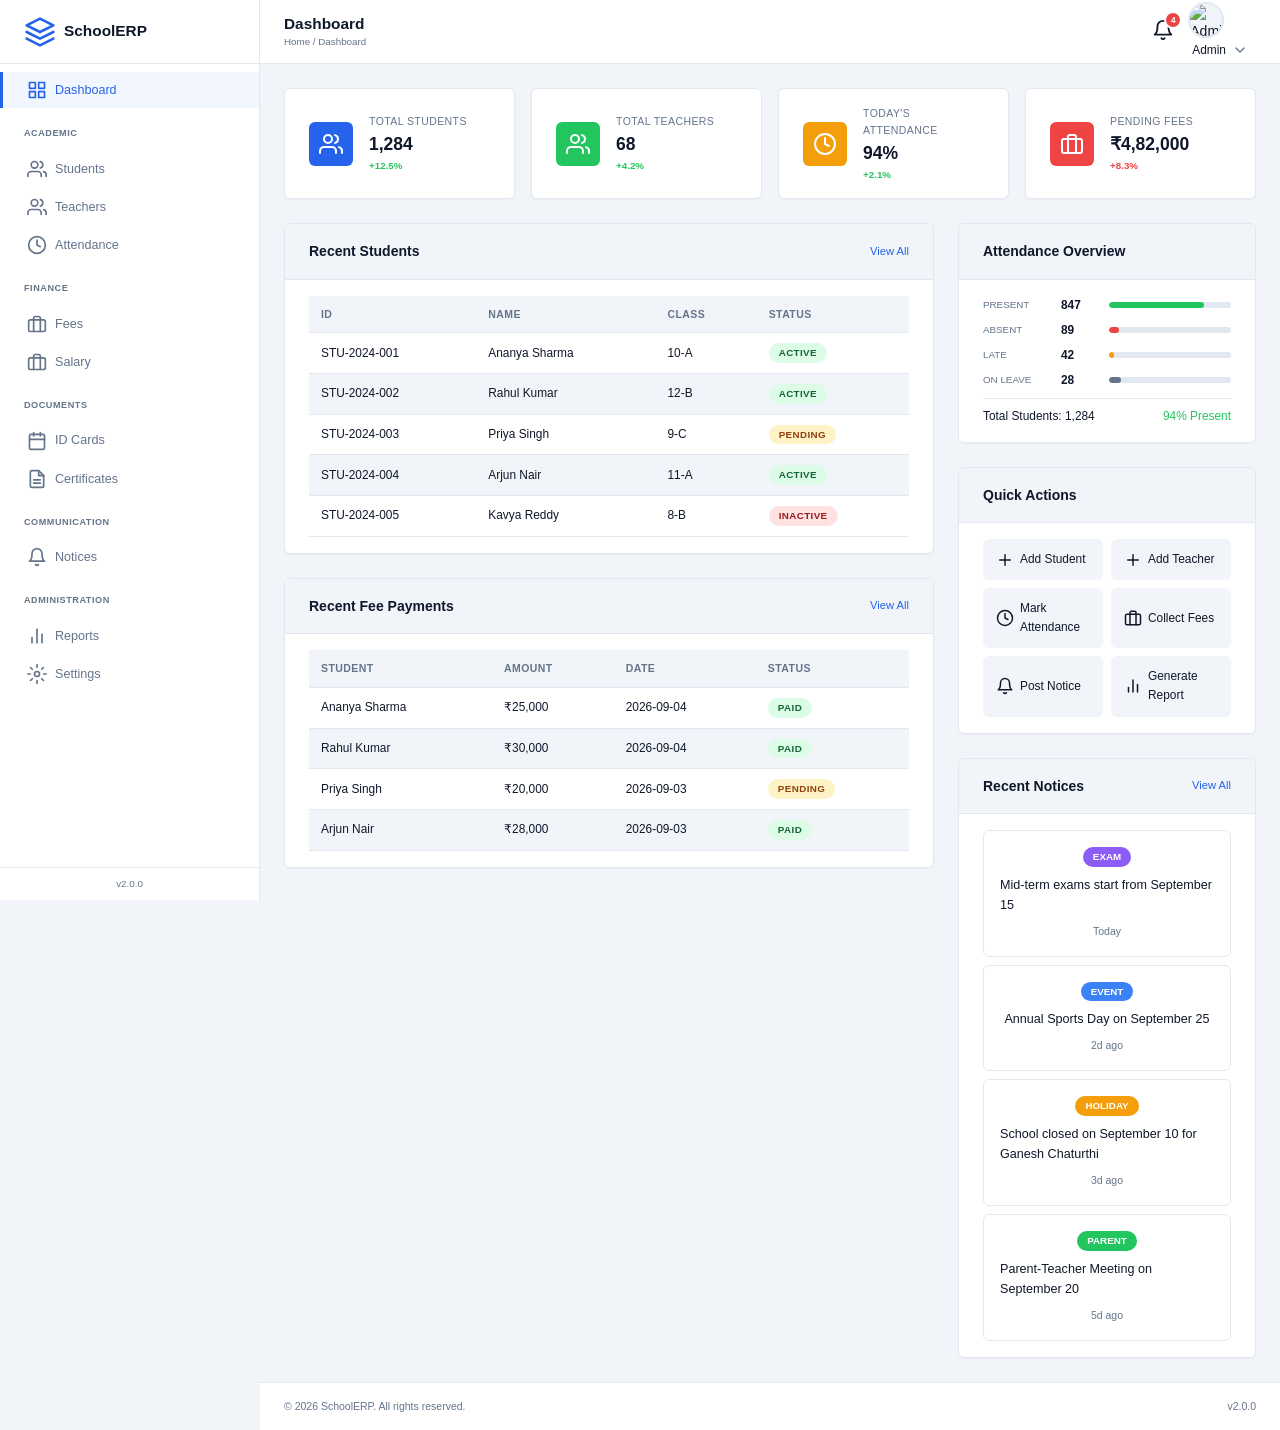
==== dashboard.html @ 0fd0e509 "Add dashboard.html with initial layout and content" ====
<!DOCTYPE html>
<html lang="en">
<head>
    <meta charset="UTF-8" />
    <meta name="viewport" content="width=device-width, initial-scale=1.0" />
    <title>SchoolERP · Dashboard</title>

    <!-- CSS -->
    <link rel="stylesheet" href="css/root.css" />
    <link rel="stylesheet" href="css/style.css" />
    <link rel="stylesheet" href="css/header.css" />
    <link rel="stylesheet" href="css/sidebar.css" />
    <link rel="stylesheet" href="css/footer.css" />
    <link rel="stylesheet" href="css/components.css" />
    <link rel="stylesheet" href="css/responsive.css" />

    <link rel="icon" href="assets/icons/favicon.svg" type="image/svg+xml" />
</head>
<body>

    <!-- ===== SIDEBAR OVERLAY ===== -->
    <div class="sidebar-overlay" id="sidebarOverlay"></div>

    <!-- ===== SIDEBAR ===== -->
    <aside class="sidebar" id="sidebar" role="navigation" aria-label="Main navigation">
        <div class="sidebar-brand">
            <svg class="sidebar-logo" viewBox="0 0 24 24" fill="none" stroke="currentColor" stroke-width="2" stroke-linecap="round" stroke-linejoin="round">
                <path d="M12 2L2 7l10 5 10-5-10-5z" />
                <path d="M2 17l10 5 10-5" />
                <path d="M2 12l10 5 10-5" />
            </svg>
            <span class="sidebar-brand-text">SchoolERP</span>
        </div>

        <nav class="sidebar-nav">
            <ul class="sidebar-menu">
                <li class="sidebar-item active"><a href="dashboard.html" class="sidebar-link">
                        <svg class="sidebar-icon" viewBox="0 0 24 24" fill="none" stroke="currentColor" stroke-width="2" stroke-linecap="round" stroke-linejoin="round"><rect x="3" y="3" width="7" height="7" /><rect x="14" y="3" width="7" height="7" /><rect x="3" y="14" width="7" height="7" /><rect x="14" y="14" width="7" height="7" /></svg>
                        <span>Dashboard</span>
                    </a></li>

                <li class="sidebar-divider">Academic</li>

                <li class="sidebar-item"><a href="students.html" class="sidebar-link">
                        <svg class="sidebar-icon" viewBox="0 0 24 24" fill="none" stroke="currentColor" stroke-width="2" stroke-linecap="round" stroke-linejoin="round"><path d="M17 21v-2a4 4 0 0 0-4-4H5a4 4 0 0 0-4 4v2" /><circle cx="9" cy="7" r="4" /><path d="M23 21v-2a4 4 0 0 0-3-3.87" /><path d="M16 3.13a4 4 0 0 1 0 7.75" /></svg>
                        <span>Students</span>
                    </a></li>
                <li class="sidebar-item"><a href="teachers.html" class="sidebar-link">
                        <svg class="sidebar-icon" viewBox="0 0 24 24" fill="none" stroke="currentColor" stroke-width="2" stroke-linecap="round" stroke-linejoin="round"><path d="M17 21v-2a4 4 0 0 0-4-4H5a4 4 0 0 0-4 4v2" /><circle cx="9" cy="7" r="4" /><path d="M23 21v-2a4 4 0 0 0-3-3.87" /><path d="M16 3.13a4 4 0 0 1 0 7.75" /></svg>
                        <span>Teachers</span>
                    </a></li>
                <li class="sidebar-item"><a href="attendance.html" class="sidebar-link">
                        <svg class="sidebar-icon" viewBox="0 0 24 24" fill="none" stroke="currentColor" stroke-width="2" stroke-linecap="round" stroke-linejoin="round"><circle cx="12" cy="12" r="10" /><polyline points="12 6 12 12 16 14" /></svg>
                        <span>Attendance</span>
                    </a></li>

                <li class="sidebar-divider">Finance</li>

                <li class="sidebar-item"><a href="fees.html" class="sidebar-link">
                        <svg class="sidebar-icon" viewBox="0 0 24 24" fill="none" stroke="currentColor" stroke-width="2" stroke-linecap="round" stroke-linejoin="round"><rect x="2" y="7" width="20" height="14" rx="2" ry="2" /><path d="M16 21V5a2 2 0 0 0-2-2h-4a2 2 0 0 0-2 2v16" /></svg>
                        <span>Fees</span>
                    </a></li>
                <li class="sidebar-item"><a href="salary.html" class="sidebar-link">
                        <svg class="sidebar-icon" viewBox="0 0 24 24" fill="none" stroke="currentColor" stroke-width="2" stroke-linecap="round" stroke-linejoin="round"><rect x="2" y="7" width="20" height="14" rx="2" ry="2" /><path d="M16 21V5a2 2 0 0 0-2-2h-4a2 2 0 0 0-2 2v16" /></svg>
                        <span>Salary</span>
                    </a></li>

                <li class="sidebar-divider">Documents</li>

                <li class="sidebar-item"><a href="id-cards.html" class="sidebar-link">
                        <svg class="sidebar-icon" viewBox="0 0 24 24" fill="none" stroke="currentColor" stroke-width="2" stroke-linecap="round" stroke-linejoin="round"><rect x="3" y="4" width="18" height="18" rx="2" ry="2" /><line x1="16" y1="2" x2="16" y2="6" /><line x1="8" y1="2" x2="8" y2="6" /><line x1="3" y1="10" x2="21" y2="10" /></svg>
                        <span>ID Cards</span>
                    </a></li>
                <li class="sidebar-item"><a href="certificates.html" class="sidebar-link">
                        <svg class="sidebar-icon" viewBox="0 0 24 24" fill="none" stroke="currentColor" stroke-width="2" stroke-linecap="round" stroke-linejoin="round"><path d="M14 2H6a2 2 0 0 0-2 2v16a2 2 0 0 0 2 2h12a2 2 0 0 0 2-2V8z" /><polyline points="14 2 14 8 20 8" /><line x1="16" y1="13" x2="8" y2="13" /><line x1="16" y1="17" x2="8" y2="17" /></svg>
                        <span>Certificates</span>
                    </a></li>

                <li class="sidebar-divider">Communication</li>

                <li class="sidebar-item"><a href="notices.html" class="sidebar-link">
                        <svg class="sidebar-icon" viewBox="0 0 24 24" fill="none" stroke="currentColor" stroke-width="2" stroke-linecap="round" stroke-linejoin="round"><path d="M18 8A6 6 0 0 0 6 8c0 7-3 9-3 9h18s-3-2-3-9" /><path d="M13.73 21a2 2 0 0 1-3.46 0" /></svg>
                        <span>Notices</span>
                    </a></li>

                <li class="sidebar-divider">Administration</li>

                <li class="sidebar-item"><a href="reports.html" class="sidebar-link">
                        <svg class="sidebar-icon" viewBox="0 0 24 24" fill="none" stroke="currentColor" stroke-width="2" stroke-linecap="round" stroke-linejoin="round"><line x1="18" y1="20" x2="18" y2="10" /><line x1="12" y1="20" x2="12" y2="4" /><line x1="6" y1="20" x2="6" y2="14" /></svg>
                        <span>Reports</span>
                    </a></li>
                <li class="sidebar-item"><a href="settings.html" class="sidebar-link">
                        <svg class="sidebar-icon" viewBox="0 0 24 24" fill="none" stroke="currentColor" stroke-width="2" stroke-linecap="round" stroke-linejoin="round"><circle cx="12" cy="12" r="3" /><path d="M12 1v3" /><path d="M12 20v3" /><path d="M4.22 4.22l2.12 2.12" /><path d="M17.66 17.66l2.12 2.12" /><path d="M1 12h3" /><path d="M20 12h3" /><path d="M4.22 19.78l2.12-2.12" /><path d="M17.66 6.34l2.12-2.12" /></svg>
                        <span>Settings</span>
                    </a></li>
            </ul>
        </nav>

        <div class="sidebar-footer">
            <span class="sidebar-version">v2.0.0</span>
        </div>
    </aside>

    <!-- ===== MAIN WRAPPER ===== -->
    <div class="main-wrapper">

        <!-- ===== HEADER ===== -->
        <header class="header" role="banner">
            <div class="header-left">
                <button class="header-hamburger" id="hamburgerBtn" aria-label="Toggle sidebar" type="button">
                    <svg viewBox="0 0 24 24" fill="none" stroke="currentColor" stroke-width="2" stroke-linecap="round" stroke-linejoin="round"><line x1="3" y1="6" x2="21" y2="6" /><line x1="3" y1="12" x2="21" y2="12" /><line x1="3" y1="18" x2="21" y2="18" /></svg>
                </button>
                <div class="header-title">
                    <h1>Dashboard</h1>
                    <span class="header-breadcrumb">Home / Dashboard</span>
                </div>
            </div>

            <div class="header-right">
                <button class="header-notification" aria-label="Notifications" type="button">
                    <svg viewBox="0 0 24 24" fill="none" stroke="currentColor" stroke-width="2" stroke-linecap="round" stroke-linejoin="round"><path d="M18 8A6 6 0 0 0 6 8c0 7-3 9-3 9h18s-3-2-3-9" /><path d="M13.73 21a2 2 0 0 1-3.46 0" /></svg>
                    <span class="notification-badge">4</span>
                </button>

                <div class="header-profile">
                    <img src="assets/images/avatar-admin.svg" alt="Admin profile" class="profile-avatar" />
                    <div class="profile-dropdown" id="profileDropdown">
                        <button class="profile-toggle" id="profileToggle" aria-label="User menu" type="button">
                            <span class="profile-name">Admin</span>
                            <svg class="profile-chevron" viewBox="0 0 24 24" fill="none" stroke="currentColor" stroke-width="2" stroke-linecap="round" stroke-linejoin="round"><polyline points="6 9 12 15 18 9" /></svg>
                        </button>
                        <div class="dropdown-menu" id="dropdownMenu">
                            <a href="settings.html" class="dropdown-item">
                                <svg viewBox="0 0 24 24" fill="none" stroke="currentColor" stroke-width="2" stroke-linecap="round" stroke-linejoin="round"><circle cx="12" cy="12" r="3" /><path d="M12 1v3" /><path d="M12 20v3" /><path d="M4.22 4.22l2.12 2.12" /><path d="M17.66 17.66l2.12 2.12" /><path d="M1 12h3" /><path d="M20 12h3" /><path d="M4.22 19.78l2.12-2.12" /><path d="M17.66 6.34l2.12-2.12" /></svg>
                                Settings
                            </a>
                            <hr class="dropdown-divider" />
                            <button class="dropdown-item" id="logoutBtn" type="button">
                                <svg viewBox="0 0 24 24" fill="none" stroke="currentColor" stroke-width="2" stroke-linecap="round" stroke-linejoin="round"><path d="M9 21H5a2 2 0 0 1-2-2V5a2 2 0 0 1 2-2h4" /><polyline points="16 17 21 12 16 7" /><line x1="21" y1="12" x2="9" y2="12" /></svg>
                                Logout
                            </button>
                        </div>
                    </div>
                </div>
            </div>
        </header>

        <!-- ===== PAGE CONTENT ===== -->
        <main class="page-content" role="main">

            <!-- Dashboard Grid -->
            <section class="dashboard-grid">

                <!-- Summary Cards -->
                <div class="summary-cards">
                    <div class="summary-card">
                        <div class="summary-icon blue">
                            <svg viewBox="0 0 24 24" fill="none" stroke="currentColor" stroke-width="2" stroke-linecap="round" stroke-linejoin="round"><path d="M17 21v-2a4 4 0 0 0-4-4H5a4 4 0 0 0-4 4v2" /><circle cx="9" cy="7" r="4" /><path d="M23 21v-2a4 4 0 0 0-3-3.87" /><path d="M16 3.13a4 4 0 0 1 0 7.75" /></svg>
                        </div>
                        <div class="summary-info">
                            <span class="summary-label">Total Students</span>
                            <span class="summary-value">1,284</span>
                            <span class="summary-change positive">+12.5%</span>
                        </div>
                    </div>

                    <div class="summary-card">
                        <div class="summary-icon green">
                            <svg viewBox="0 0 24 24" fill="none" stroke="currentColor" stroke-width="2" stroke-linecap="round" stroke-linejoin="round"><path d="M17 21v-2a4 4 0 0 0-4-4H5a4 4 0 0 0-4 4v2" /><circle cx="9" cy="7" r="4" /><path d="M23 21v-2a4 4 0 0 0-3-3.87" /><path d="M16 3.13a4 4 0 0 1 0 7.75" /></svg>
                        </div>
                        <div class="summary-info">
                            <span class="summary-label">Total Teachers</span>
                            <span class="summary-value">68</span>
                            <span class="summary-change positive">+4.2%</span>
                        </div>
                    </div>

                    <div class="summary-card">
                        <div class="summary-icon orange">
                            <svg viewBox="0 0 24 24" fill="none" stroke="currentColor" stroke-width="2" stroke-linecap="round" stroke-linejoin="round"><circle cx="12" cy="12" r="10" /><polyline points="12 6 12 12 16 14" /></svg>
                        </div>
                        <div class="summary-info">
                            <span class="summary-label">Today's Attendance</span>
                            <span class="summary-value">94%</span>
                            <span class="summary-change positive">+2.1%</span>
                        </div>
                    </div>

                    <div class="summary-card">
                        <div class="summary-icon red">
                            <svg viewBox="0 0 24 24" fill="none" stroke="currentColor" stroke-width="2" stroke-linecap="round" stroke-linejoin="round"><rect x="2" y="7" width="20" height="14" rx="2" ry="2" /><path d="M16 21V5a2 2 0 0 0-2-2h-4a2 2 0 0 0-2 2v16" /></svg>
                        </div>
                        <div class="summary-info">
                            <span class="summary-label">Pending Fees</span>
                            <span class="summary-value">₹4,82,000</span>
                            <span class="summary-change negative">+8.3%</span>
                        </div>
                    </div>
                </div>

                <!-- Dashboard Two-Column Layout -->
                <div class="dashboard-two-col">

                    <!-- Left Column -->
                    <div class="dash-col-left">

                        <!-- Recent Students -->
                        <div class="card">
                            <div class="card-header">
                                <h3 class="card-title">Recent Students</h3>
                                <a href="students.html" class="card-action">View All</a>
                            </div>
                            <div class="card-body">
                                <div class="table-wrapper">
                                    <table class="table table-striped">
                                        <thead>
                                            <tr><th>ID</th><th>Name</th><th>Class</th><th>Status</th></tr>
                                        </thead>
                                        <tbody>
                                            <tr><td>STU-2024-001</td><td>Ananya Sharma</td><td>10-A</td><td><span class="badge success">Active</span></td></tr>
                                            <tr><td>STU-2024-002</td><td>Rahul Kumar</td><td>12-B</td><td><span class="badge success">Active</span></td></tr>
                                            <tr><td>STU-2024-003</td><td>Priya Singh</td><td>9-C</td><td><span class="badge warning">Pending</span></td></tr>
                                            <tr><td>STU-2024-004</td><td>Arjun Nair</td><td>11-A</td><td><span class="badge success">Active</span></td></tr>
                                            <tr><td>STU-2024-005</td><td>Kavya Reddy</td><td>8-B</td><td><span class="badge danger">Inactive</span></td></tr>
                                        </tbody>
                                    </table>
                                </div>
                            </div>
                        </div>

                        <!-- Recent Fee Payments -->
                        <div class="card">
                            <div class="card-header">
                                <h3 class="card-title">Recent Fee Payments</h3>
                                <a href="fees.html" class="card-action">View All</a>
                            </div>
                            <div class="card-body">
                                <div class="table-wrapper">
                                    <table class="table table-striped">
                                        <thead>
                                            <tr><th>Student</th><th>Amount</th><th>Date</th><th>Status</th></tr>
                                        </thead>
                                        <tbody>
                                            <tr><td>Ananya Sharma</td><td>₹25,000</td><td>2026-09-04</td><td><span class="badge success">Paid</span></td></tr>
                                            <tr><td>Rahul Kumar</td><td>₹30,000</td><td>2026-09-04</td><td><span class="badge success">Paid</span></td></tr>
                                            <tr><td>Priya Singh</td><td>₹20,000</td><td>2026-09-03</td><td><span class="badge warning">Pending</span></td></tr>
                                            <tr><td>Arjun Nair</td><td>₹28,000</td><td>2026-09-03</td><td><span class="badge success">Paid</span></td></tr>
                                        </tbody>
                                    </table>
                                </div>
                            </div>
                        </div>
                    </div>

                    <!-- Right Column -->
                    <div class="dash-col-right">

                        <!-- Attendance Overview -->
                        <div class="card">
                            <div class="card-header">
                                <h3 class="card-title">Attendance Overview</h3>
                            </div>
                            <div class="card-body">
                                <div class="attendance-stats">
                                    <div class="attendance-stat"><span class="stat-label">Present</span><span class="stat-value">847</span><span class="stat-bar"><span class="bar-fill" style="width:78%;background:#22c55e;"></span></span></div>
                                    <div class="attendance-stat"><span class="stat-label">Absent</span><span class="stat-value">89</span><span class="stat-bar"><span class="bar-fill" style="width:8%;background:#ef4444;"></span></span></div>
                                    <div class="attendance-stat"><span class="stat-label">Late</span><span class="stat-value">42</span><span class="stat-bar"><span class="bar-fill" style="width:4%;background:#f59e0b;"></span></span></div>
                                    <div class="attendance-stat"><span class="stat-label">On Leave</span><span class="stat-value">28</span><span class="stat-bar"><span class="bar-fill" style="width:10%;background:#64748b;"></span></span></div>
                                </div>
                                <div class="attendance-total">
                                    <span>Total Students: 1,284</span>
                                    <span class="attendance-percent">94% Present</span>
                                </div>
                            </div>
                        </div>

                        <!-- Quick Actions -->
                        <div class="card">
                            <div class="card-header">
                                <h3 class="card-title">Quick Actions</h3>
                            </div>
                            <div class="card-body">
                                <div class="quick-actions">
                                    <a href="students.html" class="quick-action"><svg viewBox="0 0 24 24" fill="none" stroke="currentColor" stroke-width="2" stroke-linecap="round" stroke-linejoin="round"><path d="M12 5v14" /><line x1="5" y1="12" x2="19" y2="12" /></svg> Add Student</a>
                                    <a href="teachers.html" class="quick-action"><svg viewBox="0 0 24 24" fill="none" stroke="currentColor" stroke-width="2" stroke-linecap="round" stroke-linejoin="round"><path d="M12 5v14" /><line x1="5" y1="12" x2="19" y2="12" /></svg> Add Teacher</a>
                                    <a href="attendance.html" class="quick-action"><svg viewBox="0 0 24 24" fill="none" stroke="currentColor" stroke-width="2" stroke-linecap="round" stroke-linejoin="round"><circle cx="12" cy="12" r="10" /><polyline points="12 6 12 12 16 14" /></svg> Mark Attendance</a>
                                    <a href="fees.html" class="quick-action"><svg viewBox="0 0 24 24" fill="none" stroke="currentColor" stroke-width="2" stroke-linecap="round" stroke-linejoin="round"><rect x="2" y="7" width="20" height="14" rx="2" ry="2" /><path d="M16 21V5a2 2 0 0 0-2-2h-4a2 2 0 0 0-2 2v16" /></svg> Collect Fees</a>
                                    <a href="notices.html" class="quick-action"><svg viewBox="0 0 24 24" fill="none" stroke="currentColor" stroke-width="2" stroke-linecap="round" stroke-linejoin="round"><path d="M18 8A6 6 0 0 0 6 8c0 7-3 9-3 9h18s-3-2-3-9" /><path d="M13.73 21a2 2 0 0 1-3.46 0" /></svg> Post Notice</a>
                                    <a href="reports.html" class="quick-action"><svg viewBox="0 0 24 24" fill="none" stroke="currentColor" stroke-width="2" stroke-linecap="round" stroke-linejoin="round"><line x1="18" y1="20" x2="18" y2="10" /><line x1="12" y1="20" x2="12" y2="4" /><line x1="6" y1="20" x2="6" y2="14" /></svg> Generate Report</a>
                                </div>
                            </div>
                        </div>

                        <!-- Recent Notices -->
                        <div class="card">
                            <div class="card-header">
                                <h3 class="card-title">Recent Notices</h3>
                                <a href="notices.html" class="card-action">View All</a>
                            </div>
                            <div class="card-body">
                                <ul class="notice-list">
                                    <li class="notice-item"><span class="notice-badge exam">Exam</span><span class="notice-text">Mid-term exams start from September 15</span><span class="notice-date">Today</span></li>
                                    <li class="notice-item"><span class="notice-badge event">Event</span><span class="notice-text">Annual Sports Day on September 25</span><span class="notice-date">2d ago</span></li>
                                    <li class="notice-item"><span class="notice-badge holiday">Holiday</span><span class="notice-text">School closed on September 10 for Ganesh Chaturthi</span><span class="notice-date">3d ago</span></li>
                                    <li class="notice-item"><span class="notice-badge parent">Parent</span><span class="notice-text">Parent-Teacher Meeting on September 20</span><span class="notice-date">5d ago</span></li>
                                </ul>
                            </div>
                        </div>
                    </div>
                </div>
            </section>

        </main>

        <!-- ===== FOOTER ===== -->
        <footer class="footer" role="contentinfo">
            <span>&copy; 2026 SchoolERP. All rights reserved.</span>
            <span>v2.0.0</span>
        </footer>

    </div>

    <!-- ===== JAVASCRIPT ===== -->
    <script src="js/navigation.js"></script>
    <script src="js/sidebar.js"></script>
    <script src="js/components.js"></script>
    <script src="js/script.js"></script>

</body>
</html>
---- css/root.css ----
/* ============================================================
   css/root.css — Global variables & foundational styles
   ============================================================ */
:root {
  /* ----- Colors ----- */
  --primary-color: #2563eb;
  --secondary-color: #64748b;
  --background-color: #f1f5f9;
  --surface-color: #ffffff;
  --text-color: #0f172a;
  --muted-text: #64748b;
  --border-color: #e2e8f0;
  --success-color: #22c55e;
  --danger-color: #ef4444;
  --warning-color: #f59e0b;
  --info-color: #3b82f6;

  /* ----- Radius ----- */
  --radius: 6px;

  /* ----- Typography ----- */
  --font-family: -apple-system, BlinkMacSystemFont, "Segoe UI", Roboto, "Helvetica Neue", Arial, sans-serif;
  --font-size-base: 14px;
  --line-height-base: 1.6;

  /* ----- Spacing ----- */
  --spacing-xs: 4px;
  --spacing-sm: 8px;
  --spacing-md: 16px;
  --spacing-lg: 24px;
  --spacing-xl: 32px;

  /* ----- Transitions ----- */
  --transition-fast: 0.15s ease;
  --transition-normal: 0.25s ease;
  --transition-slow: 0.4s ease;

  /* ----- Shadows ----- */
  --shadow-sm: 0 1px 2px rgba(0, 0, 0, 0.04);
  --shadow-md: 0 4px 12px rgba(0, 0, 0, 0.06);
  --shadow-lg: 0 8px 24px rgba(0, 0, 0, 0.08);

  /* ----- Layout ----- */
  --sidebar-width: 260px;
  --header-height: 64px;
  --footer-height: 48px;
}

/* ----- Reset & Base ----- */
*,
*::before,
*::after {
  box-sizing: border-box;
  margin: 0;
  padding: 0;
}

html,
body {
  max-width: 100%;
  overflow-x: hidden;
  font-family: var(--font-family);
  font-size: var(--font-size-base);
  line-height: var(--line-height-base);
  color: var(--text-color);
  background: var(--background-color);
  -webkit-font-smoothing: antialiased;
  -moz-osx-font-smoothing: grayscale;
}

a {
  color: var(--primary-color);
  text-decoration: none;
}
a:hover {
  text-decoration: underline;
}

img {
  max-width: 100%;
  height: auto;
  display: block;
}

ul,
ol {
  list-style: none;
}

button {
  cursor: pointer;
  font-family: inherit;
  font-size: inherit;
  border: none;
  background: none;
  color: inherit;
}

input,
select,
textarea,
button {
  max-width: 100%;
  font-family: inherit;
  font-size: inherit;
}

/* ----- Utility ----- */
.visually-hidden {
  position: absolute !important;
  width: 1px !important;
  height: 1px !important;
  padding: 0 !important;
  margin: -1px !important;
  overflow: hidden !important;
  clip: rect(0, 0, 0, 0) !important;
  border: 0 !important;
}

.text-center {
  text-align: center;
}
.text-muted {
  color: var(--muted-text);
}
---- css/style.css ----
/* ============================================================
   css/style.css — Global page & layout styles
   ============================================================ */

/* ----- Main wrapper (pushes sidebar) ----- */
.main-wrapper {
  margin-left: var(--sidebar-width);
  min-height: 100vh;
  display: flex;
  flex-direction: column;
  transition: margin-left var(--transition-normal);
}

/* ----- Page content ----- */
.page-content {
  flex: 1;
  padding: var(--spacing-lg);
  max-width: 100%;
  overflow-x: hidden;
}

/* ----- Page toolbar ----- */
.page-toolbar {
  display: flex;
  flex-wrap: wrap;
  align-items: center;
  justify-content: space-between;
  gap: var(--spacing-md);
  margin-bottom: var(--spacing-lg);
}

.toolbar-left {
  display: flex;
  flex-direction: column;
  gap: 2px;
}
.toolbar-left .page-title {
  font-size: 1.4rem;
  font-weight: 700;
  letter-spacing: -0.02em;
  color: var(--text-color);
}
.toolbar-left .page-subtitle {
  font-size: 0.9rem;
  color: var(--muted-text);
}

.toolbar-right {
  display: flex;
  flex-wrap: wrap;
  gap: var(--spacing-sm);
}

/* ----- Filter bar ----- */
.filter-bar {
  display: flex;
  flex-wrap: wrap;
  align-items: center;
  gap: var(--spacing-md);
  margin-bottom: var(--spacing-lg);
  padding: var(--spacing-md);
  background: var(--surface-color);
  border-radius: var(--radius);
  border: 1px solid var(--border-color);
}

.filter-group {
  display: flex;
  flex-wrap: wrap;
  align-items: center;
  gap: var(--spacing-sm);
  flex: 1;
}

.filter-item {
  position: relative;
  flex: 1 0 160px;
  min-width: 140px;
}

.filter-input,
.filter-select {
  width: 100%;
  padding: 8px 12px 8px 36px;
  border: 1px solid var(--border-color);
  border-radius: var(--radius);
  background: var(--surface-color);
  color: var(--text-color);
  font-size: 0.9rem;
  transition: border-color var(--transition-fast);
  appearance: none;
}
.filter-input:focus,
.filter-select:focus {
  outline: none;
  border-color: var(--primary-color);
  box-shadow: 0 0 0 3px rgba(37, 99, 235, 0.12);
}

.filter-icon {
  position: absolute;
  left: 10px;
  top: 50%;
  transform: translateY(-50%);
  width: 18px;
  height: 18px;
  color: var(--muted-text);
  pointer-events: none;
}

/* ----- Dashboard grid ----- */
.dashboard-grid {
  display: flex;
  flex-direction: column;
  gap: var(--spacing-lg);
}

.summary-cards {
  display: grid;
  grid-template-columns: repeat(auto-fit, minmax(180px, 1fr));
  gap: var(--spacing-md);
}
.summary-cards.compact {
  grid-template-columns: repeat(auto-fit, minmax(140px, 1fr));
}

.summary-card {
  display: flex;
  align-items: center;
  gap: var(--spacing-md);
  padding: var(--spacing-md) var(--spacing-lg);
  background: var(--surface-color);
  border-radius: var(--radius);
  border: 1px solid var(--border-color);
  box-shadow: var(--shadow-sm);
}
.summary-card.mini {
  padding: var(--spacing-sm) var(--spacing-md);
}

.summary-icon {
  display: flex;
  align-items: center;
  justify-content: center;
  width: 44px;
  height: 44px;
  border-radius: var(--radius);
  flex-shrink: 0;
}
.summary-icon svg {
  width: 24px;
  height: 24px;
  stroke: #fff;
}
.summary-icon.blue {
  background: var(--primary-color);
}
.summary-icon.green {
  background: var(--success-color);
}
.summary-icon.orange {
  background: var(--warning-color);
}
.summary-icon.red {
  background: var(--danger-color);
}
.summary-icon.purple {
  background: #8b5cf6;
}

.summary-info {
  display: flex;
  flex-direction: column;
  min-width: 0;
}
.summary-label {
  font-size: 0.75rem;
  text-transform: uppercase;
  letter-spacing: 0.04em;
  color: var(--muted-text);
}
.summary-value {
  font-size: 1.25rem;
  font-weight: 700;
  color: var(--text-color);
}
.summary-value.green {
  color: var(--success-color);
}
.summary-value.red {
  color: var(--danger-color);
}
.summary-value.orange {
  color: var(--warning-color);
}
.summary-change {
  font-size: 0.7rem;
  font-weight: 600;
}
.summary-change.positive {
  color: var(--success-color);
}
.summary-change.negative {
  color: var(--danger-color);
}
.summary-change.neutral {
  color: var(--muted-text);
}

.dashboard-two-col {
  display: grid;
  grid-template-columns: 1.3fr 1fr;
  gap: var(--spacing-lg);
}

.dash-col-left,
.dash-col-right {
  display: flex;
  flex-direction: column;
  gap: var(--spacing-lg);
}

/* ----- Quick actions ----- */
.quick-actions {
  display: grid;
  grid-template-columns: repeat(auto-fill, minmax(120px, 1fr));
  gap: var(--spacing-sm);
}
.quick-action {
  display: flex;
  align-items: center;
  gap: 6px;
  padding: 10px 12px;
  background: var(--background-color);
  border-radius: var(--radius);
  font-size: 0.85rem;
  font-weight: 500;
  color: var(--text-color);
  transition: background var(--transition-fast);
  border: 1px solid transparent;
}
.quick-action:hover {
  background: var(--primary-color);
  color: #fff;
  text-decoration: none;
}
.quick-action svg {
  width: 18px;
  height: 18px;
  flex-shrink: 0;
}

/* ----- Notice list ----- */
.notice-list {
  display: flex;
  flex-direction: column;
  gap: var(--spacing-sm);
}
.notice-item {
  display: flex;
  align-items: center;
  flex-wrap: wrap;
  gap: var(--spacing-sm);
  padding: var(--spacing-sm) 0;
  border-bottom: 1px solid var(--border-color);
}
.notice-item:last-child {
  border-bottom: none;
}
.notice-badge {
  padding: 2px 10px;
  border-radius: 12px;
  font-size: 0.7rem;
  font-weight: 600;
  text-transform: uppercase;
  background: var(--primary-color);
  color: #fff;
}
.notice-badge.exam {
  background: #8b5cf6;
}
.notice-badge.event {
  background: #3b82f6;
}
.notice-badge.holiday {
  background: #f59e0b;
}
.notice-badge.parent {
  background: #22c55e;
}
.notice-badge.academic {
  background: #06b6d4;
}
.notice-badge.general {
  background: #64748b;
}
.notice-text {
  flex: 1;
  font-size: 0.9rem;
  min-width: 120px;
}
.notice-date {
  font-size: 0.75rem;
  color: var(--muted-text);
  white-space: nowrap;
}

/* ----- Attendance stats (mini) ----- */
.attendance-stats {
  display: flex;
  flex-direction: column;
  gap: 6px;
}
.attendance-stat {
  display: grid;
  grid-template-columns: 70px 40px 1fr;
  align-items: center;
  gap: var(--spacing-sm);
  font-size: 0.85rem;
}
.stat-label {
  color: var(--muted-text);
}
.stat-value {
  font-weight: 600;
}
.stat-bar {
  height: 6px;
  background: var(--border-color);
  border-radius: 3px;
  overflow: hidden;
}
.bar-fill {
  display: block;
  height: 100%;
  border-radius: 3px;
  transition: width 0.6s ease;
}
.attendance-total {
  display: flex;
  justify-content: space-between;
  margin-top: var(--spacing-sm);
  font-size: 0.85rem;
  font-weight: 500;
  padding-top: var(--spacing-sm);
  border-top: 1px solid var(--border-color);
}
.attendance-percent {
  color: var(--success-color);
}

.attendance-mini {
  display: flex;
  flex-direction: column;
  gap: 4px;
}
.attendance-mini-item {
  display: grid;
  grid-template-columns: 60px 32px 1fr;
  align-items: center;
  gap: var(--spacing-sm);
  font-size: 0.8rem;
}
.mini-label {
  color: var(--muted-text);
}
.mini-value {
  font-weight: 600;
}
.mini-bar {
  height: 5px;
  background: var(--border-color);
  border-radius: 3px;
  overflow: hidden;
}
.attendance-total-mini {
  display: flex;
  justify-content: space-between;
  margin-top: var(--spacing-sm);
  font-size: 0.8rem;
  font-weight: 500;
  padding-top: var(--spacing-sm);
  border-top: 1px solid var(--border-color);
}

/* ----- Fee summary (mini) ----- */
.fee-summary-grid {
  display: grid;
  grid-template-columns: 1fr 1fr;
  gap: var(--spacing-sm);
}
.fee-item {
  display: flex;
  justify-content: space-between;
  padding: 4px 0;
  font-size: 0.9rem;
}
.fee-label {
  color: var(--muted-text);
}
.fee-value {
  font-weight: 600;
}
.fee-value.green {
  color: var(--success-color);
}
.fee-value.red {
  color: var(--danger-color);
}
.fee-progress {
  margin-top: var(--spacing-sm);
  padding-top: var(--spacing-sm);
  border-top: 1px solid var(--border-color);
}
.fee-progress-label {
  font-size: 0.8rem;
  font-weight: 500;
  display: block;
  margin-bottom: 4px;
}
.fee-progress-bar {
  height: 6px;
  background: var(--border-color);
  border-radius: 3px;
  overflow: hidden;
}

/* ----- Document list (profile) ----- */
.document-list {
  display: flex;
  flex-direction: column;
  gap: var(--spacing-sm);
}
.doc-item {
  display: flex;
  align-items: center;
  gap: var(--spacing-sm);
  padding: var(--spacing-sm) 0;
  border-bottom: 1px solid var(--border-color);
  font-size: 0.85rem;
}
.doc-item:last-child {
  border-bottom: none;
}
.doc-item svg {
  width: 20px;
  height: 20px;
  color: var(--muted-text);
  flex-shrink: 0;
}
.doc-name {
  flex: 1;
}
.doc-size {
  color: var(--muted-text);
  font-size: 0.75rem;
}
.doc-action {
  padding: 4px;
  border-radius: var(--radius);
  transition: background var(--transition-fast);
}
.doc-action:hover {
  background: var(--border-color);
}
.doc-action svg {
  width: 18px;
  height: 18px;
  color: var(--muted-text);
}

/* ----- Responsibility list (teacher profile) ----- */
.responsibility-list {
  display: flex;
  flex-direction: column;
  gap: var(--spacing-sm);
}
.resp-item {
  display: flex;
  align-items: center;
  gap: var(--spacing-sm);
  padding: var(--spacing-xs) 0;
  font-size: 0.9rem;
}
.resp-icon {
  flex-shrink: 0;
  color: var(--primary-color);
}
.resp-icon svg {
  width: 18px;
  height: 18px;
}

/* ----- Salary summary (profile) ----- */
.salary-summary-grid {
  display: grid;
  grid-template-columns: 1fr 1fr;
  gap: var(--spacing-sm);
}
.salary-item {
  display: flex;
  justify-content: space-between;
  padding: 4px 0;
  font-size: 0.9rem;
}
.salary-label {
  color: var(--muted-text);
}
.salary-value {
  font-weight: 600;
}
.salary-value.highlight {
  color: var(--primary-color);
  font-size: 1.05rem;
}
.salary-status {
  display: flex;
  justify-content: space-between;
  align-items: center;
  margin-top: var(--spacing-sm);
  padding-top: var(--spacing-sm);
  border-top: 1px solid var(--border-color);
}
.salary-date {
  font-size: 0.8rem;
  color: var(--muted-text);
}

/* ===== Responsive ===== */
@media (max-width: 1024px) {
  .dashboard-two-col {
    grid-template-columns: 1fr;
  }
}
@media (max-width: 768px) {
  .page-content {
    padding: var(--spacing-md);
  }
  .filter-bar {
    flex-direction: column;
    align-items: stretch;
  }
  .filter-group {
    flex-direction: column;
  }
  .filter-item {
    flex: 1 1 auto;
    min-width: 0;
  }
  .summary-cards {
    grid-template-columns: repeat(auto-fit, minmax(140px, 1fr));
  }
  .summary-card {
    padding: var(--spacing-sm) var(--spacing-md);
  }
  .page-toolbar {
    flex-direction: column;
    align-items: flex-start;
  }
  .toolbar-right {
    width: 100%;
  }
  .toolbar-right .btn {
    flex: 1;
  }
  .fee-summary-grid,
  .salary-summary-grid {
    grid-template-columns: 1fr;
  }
  .attendance-stat {
    grid-template-columns: 60px 32px 1fr;
  }
}
@media (max-width: 480px) {
  .summary-cards {
    grid-template-columns: 1fr 1fr;
  }
  .quick-actions {
    grid-template-columns: 1fr 1fr;
  }
}
---- css/header.css ----
/* ============================================================
   css/header.css — Header styles
   ============================================================ */
.header {
  display: flex;
  align-items: center;
  justify-content: space-between;
  height: var(--header-height);
  padding: 0 var(--spacing-lg);
  background: var(--surface-color);
  border-bottom: 1px solid var(--border-color);
  position: sticky;
  top: 0;
  z-index: 100;
  gap: var(--spacing-md);
}

.header-left {
  display: flex;
  align-items: center;
  gap: var(--spacing-md);
  flex: 1;
  min-width: 0;
}

.header-hamburger {
  display: none;
  padding: 6px;
  border-radius: var(--radius);
  transition: background var(--transition-fast);
}
.header-hamburger:hover {
  background: var(--background-color);
}
.header-hamburger svg {
  width: 24px;
  height: 24px;
  stroke: var(--text-color);
}

.header-title {
  display: flex;
  flex-direction: column;
  min-width: 0;
}
.header-title h1 {
  font-size: 1.1rem;
  font-weight: 600;
  color: var(--text-color);
  line-height: 1.3;
  white-space: nowrap;
  overflow: hidden;
  text-overflow: ellipsis;
}
.header-breadcrumb {
  font-size: 0.7rem;
  color: var(--muted-text);
  white-space: nowrap;
  overflow: hidden;
  text-overflow: ellipsis;
}

.header-right {
  display: flex;
  align-items: center;
  gap: var(--spacing-sm);
  flex-shrink: 0;
}

.header-notification {
  position: relative;
  padding: 6px;
  border-radius: var(--radius);
  transition: background var(--transition-fast);
}
.header-notification:hover {
  background: var(--background-color);
}
.header-notification svg {
  width: 22px;
  height: 22px;
  stroke: var(--text-color);
}
.notification-badge {
  position: absolute;
  top: -2px;
  right: -2px;
  display: flex;
  align-items: center;
  justify-content: center;
  width: 18px;
  height: 18px;
  font-size: 0.6rem;
  font-weight: 700;
  color: #fff;
  background: var(--danger-color);
  border-radius: 50%;
  border: 2px solid var(--surface-color);
}

.header-profile {
  position: relative;
}
.profile-avatar {
  width: 36px;
  height: 36px;
  border-radius: 50%;
  object-fit: cover;
  border: 2px solid var(--border-color);
  background: var(--background-color);
}
.profile-dropdown {
  position: relative;
  display: inline-block;
}
.profile-toggle {
  display: flex;
  align-items: center;
  gap: 6px;
  padding: 4px 8px 4px 4px;
  border-radius: var(--radius);
  transition: background var(--transition-fast);
}
.profile-toggle:hover {
  background: var(--background-color);
}
.profile-name {
  font-weight: 500;
  font-size: 0.85rem;
  color: var(--text-color);
}
.profile-chevron {
  width: 16px;
  height: 16px;
  stroke: var(--muted-text);
  transition: transform var(--transition-fast);
}
.profile-dropdown.open .profile-chevron {
  transform: rotate(180deg);
}

.dropdown-menu {
  display: none;
  position: absolute;
  right: 0;
  top: calc(100% + 6px);
  min-width: 180px;
  background: var(--surface-color);
  border: 1px solid var(--border-color);
  border-radius: var(--radius);
  box-shadow: var(--shadow-lg);
  padding: var(--spacing-xs) 0;
  z-index: 200;
}
.profile-dropdown.open .dropdown-menu {
  display: block;
}
.dropdown-item {
  display: flex;
  align-items: center;
  gap: var(--spacing-sm);
  padding: 8px 16px;
  font-size: 0.85rem;
  color: var(--text-color);
  transition: background var(--transition-fast);
  width: 100%;
  text-align: left;
  background: none;
  border: none;
}
.dropdown-item:hover {
  background: var(--background-color);
  text-decoration: none;
}
.dropdown-item svg {
  width: 18px;
  height: 18px;
  stroke: var(--muted-text);
}
.dropdown-divider {
  border: none;
  border-top: 1px solid var(--border-color);
  margin: 4px 0;
}

/* ===== Responsive ===== */
@media (max-width: 768px) {
  .header {
    padding: 0 var(--spacing-md);
  }
  .header-hamburger {
    display: block;
  }
  .header-title h1 {
    font-size: 0.95rem;
  }
  .header-breadcrumb {
    font-size: 0.65rem;
  }
  .profile-name {
    display: none;
  }
}
@media (max-width: 480px) {
  .header-title h1 {
    font-size: 0.85rem;
  }
  .header-notification svg {
    width: 20px;
    height: 20px;
  }
}
---- css/sidebar.css ----
/* ============================================================
   css/sidebar.css — Sidebar styles
   ============================================================ */
.sidebar {
  position: fixed;
  top: 0;
  left: 0;
  bottom: 0;
  width: var(--sidebar-width);
  background: var(--surface-color);
  border-right: 1px solid var(--border-color);
  display: flex;
  flex-direction: column;
  z-index: 300;
  transition: transform var(--transition-normal);
  overflow-y: auto;
  overflow-x: hidden;
}

.sidebar-brand {
  display: flex;
  align-items: center;
  gap: var(--spacing-sm);
  padding: var(--spacing-md) var(--spacing-lg);
  height: var(--header-height);
  border-bottom: 1px solid var(--border-color);
  flex-shrink: 0;
}
.sidebar-logo {
  width: 32px;
  height: 32px;
  stroke: var(--primary-color);
  flex-shrink: 0;
}
.sidebar-brand-text {
  font-size: 1.1rem;
  font-weight: 700;
  color: var(--text-color);
  white-space: nowrap;
}

.sidebar-nav {
  flex: 1;
  padding: var(--spacing-sm) 0;
  overflow-y: auto;
}
.sidebar-menu {
  display: flex;
  flex-direction: column;
  gap: 2px;
}
.sidebar-divider {
  padding: var(--spacing-sm) var(--spacing-lg);
  font-size: 0.65rem;
  text-transform: uppercase;
  letter-spacing: 0.06em;
  color: var(--muted-text);
  font-weight: 600;
  margin-top: var(--spacing-sm);
}
.sidebar-divider:first-of-type {
  margin-top: 0;
}

.sidebar-item {
  display: flex;
}
.sidebar-link {
  display: flex;
  align-items: center;
  gap: var(--spacing-sm);
  padding: 8px var(--spacing-lg);
  width: 100%;
  font-size: 0.9rem;
  font-weight: 500;
  color: var(--muted-text);
  transition: all var(--transition-fast);
  border-radius: 0;
  border-left: 3px solid transparent;
}
.sidebar-link:hover {
  background: var(--background-color);
  color: var(--text-color);
  text-decoration: none;
}
.sidebar-item.active .sidebar-link {
  color: var(--primary-color);
  background: rgba(37, 99, 235, 0.06);
  border-left-color: var(--primary-color);
}
.sidebar-icon {
  width: 20px;
  height: 20px;
  flex-shrink: 0;
  stroke: currentColor;
}
.sidebar-link span {
  white-space: nowrap;
  overflow: hidden;
  text-overflow: ellipsis;
}

.sidebar-footer {
  padding: var(--spacing-sm) var(--spacing-lg);
  border-top: 1px solid var(--border-color);
  font-size: 0.7rem;
  color: var(--muted-text);
  text-align: center;
  flex-shrink: 0;
}

.sidebar-overlay {
  display: none;
  position: fixed;
  inset: 0;
  background: rgba(0, 0, 0, 0.3);
  z-index: 250;
  opacity: 0;
  transition: opacity var(--transition-normal);
}
.sidebar-overlay.active {
  display: block;
  opacity: 1;
}

/* ===== Responsive ===== */
@media (max-width: 1024px) {
  .sidebar {
    transform: translateX(-100%);
  }
  .sidebar.open {
    transform: translateX(0);
  }
  .sidebar-overlay.active {
    display: block;
  }
  .main-wrapper {
    margin-left: 0 !important;
  }
}
@media (min-width: 1025px) {
  .sidebar-overlay {
    display: none !important;
  }
}
---- css/footer.css ----
/* ============================================================
   css/footer.css — Footer styles
   ============================================================ */
.footer {
  display: flex;
  justify-content: space-between;
  align-items: center;
  padding: 0 var(--spacing-lg);
  height: var(--footer-height);
  border-top: 1px solid var(--border-color);
  background: var(--surface-color);
  font-size: 0.75rem;
  color: var(--muted-text);
  flex-shrink: 0;
  margin-top: auto;
}

@media (max-width: 768px) {
  .footer {
    padding: 0 var(--spacing-md);
    font-size: 0.65rem;
    flex-wrap: wrap;
    gap: var(--spacing-xs);
  }
}
---- css/components.css ----
/* ============================================================
   css/components.css — Reusable components
   ============================================================ */

/* ----- Cards ----- */
.card {
  background: var(--surface-color);
  border: 1px solid var(--border-color);
  border-radius: var(--radius);
  box-shadow: var(--shadow-sm);
  overflow: hidden;
}
.card-header {
  display: flex;
  align-items: center;
  justify-content: space-between;
  padding: var(--spacing-md) var(--spacing-lg);
  border-bottom: 1px solid var(--border-color);
  background: var(--background-color);
  flex-wrap: wrap;
  gap: var(--spacing-sm);
}
.card-title {
  font-size: 1rem;
  font-weight: 600;
  color: var(--text-color);
}
.card-subtitle {
  font-size: 0.8rem;
  color: var(--muted-text);
}
.card-action {
  font-size: 0.8rem;
  color: var(--primary-color);
  font-weight: 500;
}
.card-action:hover {
  text-decoration: underline;
}
.card-body {
  padding: var(--spacing-md) var(--spacing-lg);
}
.card-body:last-child {
  border-bottom: none;
}

/* ----- Buttons ----- */
.btn {
  display: inline-flex;
  align-items: center;
  gap: 6px;
  padding: 8px 18px;
  font-size: 0.85rem;
  font-weight: 500;
  border-radius: var(--radius);
  border: 1px solid transparent;
  transition: all var(--transition-fast);
  text-decoration: none;
  white-space: nowrap;
}
.btn svg {
  width: 18px;
  height: 18px;
  flex-shrink: 0;
}
.btn-sm {
  padding: 5px 12px;
  font-size: 0.75rem;
}
.btn-sm svg {
  width: 15px;
  height: 15px;
}

.btn-primary {
  background: var(--primary-color);
  color: #fff;
}
.btn-primary:hover {
  background: color-mix(in srgb, var(--primary-color) 85%, #000);
  text-decoration: none;
  color: #fff;
}

.btn-secondary {
  background: var(--background-color);
  color: var(--text-color);
  border-color: var(--border-color);
}
.btn-secondary:hover {
  background: var(--border-color);
  text-decoration: none;
}

.btn-success {
  background: var(--success-color);
  color: #fff;
}
.btn-success:hover {
  background: color-mix(in srgb, var(--success-color) 85%, #000);
  text-decoration: none;
  color: #fff;
}

.btn-danger {
  background: var(--danger-color);
  color: #fff;
}
.btn-danger:hover {
  background: color-mix(in srgb, var(--danger-color) 85%, #000);
  text-decoration: none;
  color: #fff;
}

.btn-outline {
  background: transparent;
  color: var(--text-color);
  border-color: var(--border-color);
}
.btn-outline:hover {
  background: var(--background-color);
}

/* ----- Tables ----- */
.table-wrapper {
  width: 100%;
  max-width: 100%;
  overflow-x: auto;
  overflow-y: hidden;
  -webkit-overflow-scrolling: touch;
}

.table {
  width: 100%;
  border-collapse: collapse;
  font-size: 0.85rem;
  min-width: 600px;
}
.table th,
.table td {
  padding: 10px 12px;
  text-align: left;
  border-bottom: 1px solid var(--border-color);
  vertical-align: middle;
}
.table th {
  font-weight: 600;
  color: var(--muted-text);
  font-size: 0.75rem;
  text-transform: uppercase;
  letter-spacing: 0.04em;
  background: var(--background-color);
  position: sticky;
  top: 0;
  z-index: 1;
}
.table-striped tbody tr:nth-child(even) {
  background: var(--background-color);
}
.table-hover tbody tr:hover {
  background: rgba(37, 99, 235, 0.04);
}

.actions-col {
  text-align: center;
  min-width: 100px;
  width: 100px;
}
.actions-cell {
  display: flex;
  align-items: center;
  justify-content: center;
  gap: 4px;
  flex-wrap: wrap;
}
.action-btn {
  display: inline-flex;
  align-items: center;
  justify-content: center;
  padding: 4px;
  border-radius: var(--radius);
  transition: all var(--transition-fast);
  border: none;
  background: transparent;
}
.action-btn svg {
  width: 18px;
  height: 18px;
  stroke: var(--muted-text);
  transition: stroke var(--transition-fast);
}
.action-btn:hover {
  background: var(--background-color);
}
.action-btn.view:hover svg {
  stroke: var(--primary-color);
}
.action-btn.edit:hover svg {
  stroke: var(--warning-color);
}
.action-btn.delete:hover svg {
  stroke: var(--danger-color);
}
.action-btn.print:hover svg {
  stroke: var(--secondary-color);
}
.action-btn.verify:hover svg {
  stroke: var(--success-color);
}

.table-id {
  font-weight: 600;
  font-size: 0.8rem;
  color: var(--text-color);
}
.table-name {
  font-weight: 500;
}
.table-avatar {
  width: 32px;
  height: 32px;
  border-radius: 50%;
  object-fit: cover;
  background: var(--background-color);
  border: 1px solid var(--border-color);
}

/* ----- Badges ----- */
.badge {
  display: inline-block;
  padding: 2px 10px;
  font-size: 0.7rem;
  font-weight: 600;
  border-radius: 12px;
  text-transform: uppercase;
  letter-spacing: 0.04em;
  background: var(--border-color);
  color: var(--text-color);
}
.badge.success {
  background: #dcfce7;
  color: #166534;
}
.badge.warning {
  background: #fef3c7;
  color: #92400e;
}
.badge.danger {
  background: #fee2e2;
  color: #991b1b;
}
.badge.info {
  background: #dbeafe;
  color: #1e40af;
}
.badge.secondary {
  background: #e2e8f0;
  color: #475569;
}
.badge.outline {
  background: transparent;
  border: 1px solid var(--border-color);
  color: var(--muted-text);
}

/* ----- Pagination ----- */
.pagination-bar {
  display: flex;
  justify-content: space-between;
  align-items: center;
  flex-wrap: wrap;
  gap: var(--spacing-sm);
  padding-top: var(--spacing-md);
  border-top: 1px solid var(--border-color);
  margin-top: var(--spacing-md);
}
.pagination-info {
  font-size: 0.8rem;
  color: var(--muted-text);
}
.pagination {
  display: flex;
  align-items: center;
  gap: 4px;
}
.page-btn {
  display: flex;
  align-items: center;
  justify-content: center;
  min-width: 34px;
  height: 34px;
  padding: 0 8px;
  border-radius: var(--radius);
  font-size: 0.85rem;
  font-weight: 500;
  color: var(--muted-text);
  border: 1px solid transparent;
  transition: all var(--transition-fast);
  background: transparent;
}
.page-btn:hover {
  background: var(--background-color);
  border-color: var(--border-color);
}
.page-btn.active {
  background: var(--primary-color);
  color: #fff;
  border-color: var(--primary-color);
}
.page-btn:disabled {
  opacity: 0.4;
  pointer-events: none;
}
.page-btn svg {
  width: 16px;
  height: 16px;
  stroke: currentColor;
}

/* ----- Forms ----- */
.form-grid {
  display: grid;
  grid-template-columns: repeat(auto-fill, minmax(220px, 1fr));
  gap: var(--spacing-md);
}
.form-group {
  display: flex;
  flex-direction: column;
  gap: 4px;
}
.form-group.full-width {
  grid-column: 1 / -1;
}
.form-group label {
  font-weight: 500;
  font-size: 0.85rem;
  color: var(--text-color);
}
.form-control {
  width: 100%;
  max-width: 100%;
  min-width: 0;
  padding: 8px 12px;
  border: 1px solid var(--border-color);
  border-radius: var(--radius);
  background: var(--surface-color);
  color: var(--text-color);
  font-size: 0.9rem;
  transition: border-color var(--transition-fast);
  box-sizing: border-box;
}
.form-control:focus {
  outline: none;
  border-color: var(--primary-color);
  box-shadow: 0 0 0 3px rgba(37, 99, 235, 0.12);
}
.form-control:disabled {
  opacity: 0.6;
  cursor: not-allowed;
}
textarea.form-control {
  resize: vertical;
  min-height: 80px;
}
select.form-control {
  appearance: auto;
}

.form-actions {
  display: flex;
  flex-wrap: wrap;
  gap: var(--spacing-sm);
  margin-top: var(--spacing-md);
  padding-top: var(--spacing-md);
  border-top: 1px solid var(--border-color);
}

/* ----- Profile header (student/teacher) ----- */
.profile-header {
  display: flex;
  flex-wrap: wrap;
  align-items: center;
  gap: var(--spacing-lg);
  padding: var(--spacing-lg);
  background: var(--surface-color);
  border-radius: var(--radius);
  border: 1px solid var(--border-color);
  margin-bottom: var(--spacing-lg);
}
.profile-avatar-large {
  flex-shrink: 0;
}
.profile-avatar-large img {
  width: 80px;
  height: 80px;
  border-radius: 50%;
  object-fit: cover;
  border: 3px solid var(--border-color);
  background: var(--background-color);
}
.profile-headline {
  flex: 1;
  min-width: 160px;
}
.profile-headline h1 {
  font-size: 1.4rem;
  font-weight: 700;
}
.profile-subhead {
  font-size: 0.9rem;
  color: var(--muted-text);
}
.profile-subhead span {
  color: var(--text-color);
  font-weight: 500;
}
.profile-status {
  display: flex;
  flex-wrap: wrap;
  gap: var(--spacing-sm);
  margin-top: var(--spacing-xs);
}
.profile-actions {
  display: flex;
  flex-wrap: wrap;
  gap: var(--spacing-sm);
  flex-shrink: 0;
}

.profile-grid {
  display: grid;
  grid-template-columns: 1fr 1.2fr;
  gap: var(--spacing-lg);
}
.profile-col-left,
.profile-col-right {
  display: flex;
  flex-direction: column;
  gap: var(--spacing-lg);
}

.info-grid {
  display: grid;
  grid-template-columns: 1fr 1fr;
  gap: var(--spacing-sm) var(--spacing-lg);
}
.info-item {
  display: flex;
  flex-direction: column;
  padding: 4px 0;
}
.info-label {
  font-size: 0.7rem;
  text-transform: uppercase;
  letter-spacing: 0.04em;
  color: var(--muted-text);
}
.info-value {
  font-weight: 500;
  font-size: 0.95rem;
}
.address-text {
  font-size: 0.9rem;
  line-height: 1.7;
  color: var(--text-color);
}

/* ----- ID Card Preview ----- */
.id-card-preview {
  display: flex;
  justify-content: center;
  padding: var(--spacing-md) 0;
}
.id-card {
  width: 340px;
  max-width: 100%;
  background: #fff;
  border: 2px solid var(--border-color);
  border-radius: var(--radius);
  overflow: hidden;
  box-shadow: var(--shadow-md);
}
.id-card-header {
  padding: 12px 16px;
  background: var(--primary-color);
  color: #fff;
  text-align: center;
}
.id-school-name {
  font-size: 1.1rem;
  font-weight: 700;
}
.id-card-type {
  font-size: 0.7rem;
  text-transform: uppercase;
  letter-spacing: 0.06em;
  opacity: 0.8;
}
.id-card-body {
  display: flex;
  gap: var(--spacing-md);
  padding: var(--spacing-md);
  align-items: center;
}
.id-photo img {
  width: 80px;
  height: 80px;
  border-radius: 50%;
  object-fit: cover;
  border: 2px solid var(--border-color);
  background: var(--background-color);
  flex-shrink: 0;
}
.id-details {
  flex: 1;
  display: flex;
  flex-direction: column;
  gap: 2px;
  font-size: 0.8rem;
}
.id-row {
  display: flex;
  gap: 6px;
}
.id-label {
  font-weight: 600;
  color: var(--muted-text);
  min-width: 52px;
}
.id-value {
  color: var(--text-color);
}
.id-card-footer {
  display: flex;
  justify-content: space-between;
  padding: 8px 16px;
  border-top: 1px solid var(--border-color);
  font-size: 0.65rem;
  color: var(--muted-text);
  text-transform: uppercase;
  letter-spacing: 0.04em;
}
.id-actions {
  display: flex;
  flex-wrap: wrap;
  gap: var(--spacing-sm);
  justify-content: center;
  margin-top: var(--spacing-md);
}

/* ----- Certificate Preview ----- */
.certificate-preview {
  display: flex;
  justify-content: center;
  padding: var(--spacing-md) 0;
}
.certificate {
  width: 600px;
  max-width: 100%;
  background: #fff;
  border: 2px solid #d4a843;
  border-radius: var(--radius);
  padding: 4px;
  box-shadow: var(--shadow-md);
}
.cert-border {
  border: 2px solid #d4a843;
  padding: 24px 32px;
  border-radius: calc(var(--radius) - 2px);
  position: relative;
}
.cert-school {
  text-align: center;
  font-size: 1.2rem;
  font-weight: 700;
  color: #1e3a5f;
  letter-spacing: 0.04em;
}
.cert-title {
  text-align: center;
  font-size: 1.1rem;
  font-weight: 700;
  color: #1e3a5f;
  margin: 8px 0 16px;
  letter-spacing: 0.06em;
  text-transform: uppercase;
}
.cert-seal {
  position: absolute;
  right: 32px;
  top: 32px;
}
.cert-body {
  text-align: center;
  padding: 8px 0;
}
.cert-text {
  font-size: 0.9rem;
  color: #333;
  margin: 4px 0;
}
.cert-name {
  font-size: 1.3rem;
  font-weight: 700;
  color: #1e3a5f;
  margin: 8px 0;
}
.cert-class {
  font-size: 1rem;
  font-weight: 600;
  color: #1e3a5f;
}
.cert-footer {
  display: flex;
  justify-content: space-between;
  margin-top: 20px;
  padding-top: 16px;
  border-top: 1px solid var(--border-color);
}
.cert-signature {
  display: flex;
  flex-direction: column;
  align-items: center;
  gap: 4px;
  font-size: 0.75rem;
  color: var(--muted-text);
}
.cert-line {
  width: 100px;
  border-top: 1px solid #333;
}
.cert-id {
  text-align: center;
  font-size: 0.7rem;
  color: var(--muted-text);
  margin-top: 12px;
}
.cert-actions {
  display: flex;
  flex-wrap: wrap;
  gap: var(--spacing-sm);
  justify-content: center;
  margin-top: var(--spacing-md);
}

/* ----- Report preview ----- */
.report-preview {
  border: 1px solid var(--border-color);
  border-radius: var(--radius);
  padding: var(--spacing-lg);
  background: #fff;
}
.report-header {
  text-align: center;
  border-bottom: 2px solid var(--border-color);
  padding-bottom: var(--spacing-md);
  margin-bottom: var(--spacing-md);
}
.report-header h2 {
  font-size: 1.2rem;
  color: #1e3a5f;
}
.report-header p {
  color: var(--muted-text);
  margin: 4px 0;
}
.report-date {
  font-size: 0.8rem;
  color: var(--muted-text);
}
.report-summary-stats {
  display: grid;
  grid-template-columns: repeat(auto-fit, minmax(120px, 1fr));
  gap: var(--spacing-md);
  margin-bottom: var(--spacing-md);
}
.stat-box {
  text-align: center;
  padding: var(--spacing-sm);
  background: var(--background-color);
  border-radius: var(--radius);
}
.stat-label {
  display: block;
  font-size: 0.7rem;
  text-transform: uppercase;
  color: var(--muted-text);
}
.stat-number {
  font-size: 1.3rem;
  font-weight: 700;
  color: var(--text-color);
}
.report-footer {
  display: flex;
  justify-content: space-between;
  margin-top: var(--spacing-md);
  padding-top: var(--spacing-md);
  border-top: 1px solid var(--border-color);
  font-size: 0.8rem;
  color: var(--muted-text);
}
.report-actions {
  display: flex;
  flex-wrap: wrap;
  gap: var(--spacing-sm);
  justify-content: center;
  margin-top: var(--spacing-md);
}

/* ----- Report type cards (reports.html) ----- */
.report-type-grid {
  display: grid;
  grid-template-columns: repeat(auto-fill, minmax(200px, 1fr));
  gap: var(--spacing-md);
  margin-bottom: var(--spacing-lg);
}
.report-card {
  display: flex;
  flex-direction: column;
  align-items: center;
  text-align: center;
  padding: var(--spacing-lg);
  transition: transform var(--transition-fast), box-shadow var(--transition-fast);
  cursor: default;
}
.report-card:hover {
  transform: translateY(-3px);
  box-shadow: var(--shadow-md);
}
.report-icon {
  display: flex;
  align-items: center;
  justify-content: center;
  width: 56px;
  height: 56px;
  border-radius: 50%;
  margin-bottom: var(--spacing-sm);
}
.report-icon svg {
  width: 28px;
  height: 28px;
  stroke: #fff;
}
.report-icon.student {
  background: var(--primary-color);
}
.report-icon.attendance {
  background: var(--warning-color);
}
.report-icon.fees {
  background: var(--success-color);
}
.report-icon.salary {
  background: #8b5cf6;
}
.report-icon.teacher {
  background: #06b6d4;
}
.report-info h4 {
  font-size: 0.95rem;
  margin-bottom: 4px;
}
.report-info p {
  font-size: 0.8rem;
  color: var(--muted-text);
  margin-bottom: var(--spacing-sm);
}

/* ----- Notice list (notices.html) ----- */
.notice-list .notice-item {
  border: 1px solid var(--border-color);
  border-radius: var(--radius);
  padding: var(--spacing-md);
  background: var(--surface-color);
  display: flex;
  flex-direction: column;
  gap: var(--spacing-sm);
}
.notice-header {
  display: flex;
  flex-wrap: wrap;
  align-items: center;
  gap: var(--spacing-sm);
}
.notice-title {
  font-weight: 600;
  font-size: 1rem;
  flex: 1;
}
.notice-status {
  font-size: 0.65rem;
  font-weight: 600;
  text-transform: uppercase;
  padding: 2px 10px;
  border-radius: 12px;
}
.notice-status.published {
  background: #dcfce7;
  color: #166534;
}
.notice-status.draft {
  background: #fef3c7;
  color: #92400e;
}
.notice-status.archived {
  background: #e2e8f0;
  color: #475569;
}
.notice-meta {
  display: flex;
  flex-wrap: wrap;
  gap: var(--spacing-md);
  font-size: 0.75rem;
  color: var(--muted-text);
}
.notice-body {
  font-size: 0.9rem;
  color: var(--text-color);
  line-height: 1.6;
}
.notice-actions {
  display: flex;
  gap: var(--spacing-xs);
  justify-content: flex-end;
  padding-top: var(--spacing-sm);
  border-top: 1px solid var(--border-color);
}

/* ===== Responsive components ===== */
@media (max-width: 768px) {
  .profile-grid {
    grid-template-columns: 1fr;
  }
  .profile-header {
    flex-direction: column;
    text-align: center;
    gap: var(--spacing-md);
  }
  .profile-headline {
    text-align: center;
  }
  .profile-status {
    justify-content: center;
  }
  .profile-actions {
    justify-content: center;
    width: 100%;
  }
  .info-grid {
    grid-template-columns: 1fr;
  }
  .id-card {
    width: 100%;
  }
  .certificate {
    width: 100%;
  }
  .cert-border {
    padding: 16px;
  }
  .cert-seal {
    position: static;
    text-align: center;
    margin: 8px 0;
  }
  .cert-footer {
    flex-direction: column;
    align-items: center;
    gap: var(--spacing-md);
  }
  .report-summary-stats {
    grid-template-columns: 1fr 1fr;
  }
  .report-type-grid {
    grid-template-columns: 1fr 1fr;
  }
  .id-card-body {
    flex-direction: column;
    text-align: center;
  }
  .id-row {
    justify-content: center;
  }
}

@media (max-width: 480px) {
  .report-type-grid {
    grid-template-columns: 1fr;
  }
  .form-grid {
    grid-template-columns: 1fr;
  }
  .notice-header {
    flex-direction: column;
    align-items: flex-start;
  }
  .notice-actions {
    justify-content: flex-start;
  }
  .profile-avatar-large img {
    width: 64px;
    height: 64px;
  }
}
---- css/responsive.css ----
/* ============================================================
   css/responsive.css — Additional responsive adjustments
   ============================================================ */

/* ----- Sidebar overlay fix ----- */
@media (max-width: 1024px) {
  .sidebar.open {
    transform: translateX(0);
  }
  .sidebar-overlay.active {
    display: block !important;
  }
}

/* ----- Small screens: stack everything ----- */
@media (max-width: 600px) {
  .summary-cards {
    grid-template-columns: 1fr 1fr;
    gap: var(--spacing-sm);
  }
  .summary-card {
    padding: var(--spacing-sm);
    flex-direction: column;
    text-align: center;
  }
  .summary-icon {
    width: 36px;
    height: 36px;
  }
  .summary-icon svg {
    width: 18px;
    height: 18px;
  }
  .summary-value {
    font-size: 1rem;
  }
  .quick-actions {
    grid-template-columns: 1fr 1fr;
  }
  .dashboard-two-col {
    gap: var(--spacing-md);
  }
  .dash-col-left,
  .dash-col-right {
    gap: var(--spacing-md);
  }
  .card-header {
    padding: var(--spacing-sm) var(--spacing-md);
  }
  .card-body {
    padding: var(--spacing-sm) var(--spacing-md);
  }
  .attendance-stat {
    grid-template-columns: 50px 28px 1fr;
    font-size: 0.75rem;
  }
  .fee-summary-grid {
    grid-template-columns: 1fr;
  }
  .salary-summary-grid {
    grid-template-columns: 1fr;
  }
  .pagination-bar {
    flex-direction: column;
    align-items: stretch;
    gap: var(--spacing-sm);
  }
  .pagination {
    justify-content: center;
  }
  .page-btn {
    min-width: 30px;
    height: 30px;
    font-size: 0.75rem;
  }
  .filter-item {
    flex: 1 1 auto;
  }
  .filter-input,
  .filter-select {
    padding: 6px 10px 6px 32px;
    font-size: 0.8rem;
  }
  .filter-icon {
    left: 8px;
    width: 15px;
    height: 15px;
  }
}

/* ----- Tiny screens (320px) ----- */
@media (max-width: 380px) {
  .summary-cards {
    grid-template-columns: 1fr 1fr;
    gap: var(--spacing-xs);
  }
  .summary-card {
    padding: var(--spacing-xs);
  }
  .summary-value {
    font-size: 0.9rem;
  }
  .summary-label {
    font-size: 0.6rem;
  }
  .quick-actions {
    grid-template-columns: 1fr;
  }
  .btn {
    padding: 6px 12px;
    font-size: 0.75rem;
  }
  .btn svg {
    width: 14px;
    height: 14px;
  }
  .header-title h1 {
    font-size: 0.8rem;
  }
  .header-breadcrumb {
    font-size: 0.55rem;
  }
  .profile-headline h1 {
    font-size: 1.1rem;
  }
  .id-card {
    font-size: 0.75rem;
  }
  .cert-border {
    padding: 12px;
  }
  .cert-school {
    font-size: 1rem;
  }
  .cert-title {
    font-size: 0.9rem;
  }
  .cert-name {
    font-size: 1.1rem;
  }
  .report-summary-stats {
    grid-template-columns: 1fr 1fr;
  }
  .stat-number {
    font-size: 1rem;
  }
}

/* ----- Tablet landscape ----- */
@media (min-width: 768px) and (max-width: 1024px) {
  .summary-cards {
    grid-template-columns: repeat(4, 1fr);
  }
  .dashboard-two-col {
    grid-template-columns: 1fr 1fr;
  }
}

/* ----- Large screens ----- */
@media (min-width: 1440px) {
  .page-content {
    padding: var(--spacing-xl);
    max-width: 1400px;
    margin: 0 auto;
  }
  .summary-cards {
    grid-template-columns: repeat(4, 1fr);
  }
  .dashboard-two-col {
    grid-template-columns: 1.2fr 0.8fr;
  }
}

/* ----- Print styles (for reports/ID cards/certificates) ----- */
@media print {
  .header,
  .sidebar,
  .footer,
  .filter-bar,
  .page-toolbar,
  .card-actions,
  .report-actions,
  .cert-actions,
  .id-actions,
  .profile-actions,
  .settings-tabs,
  #saveSettingsBtn,
  #resetSettingsBtn,
  .save-feedback {
    display: none !important;
  }
  .main-wrapper {
    margin-left: 0 !important;
    padding: 0 !important;
  }
  .page-content {
    padding: 20px !important;
  }
  .card {
    border: none !important;
    box-shadow: none !important;
  }
  .card-body {
    padding: 10px 0 !important;
  }
  .table-wrapper {
    overflow: visible !important;
  }
  .table {
    font-size: 10px !important;
    min-width: auto !important;
  }
  .table th,
  .table td {
    padding: 4px 6px !important;
  }
  .certificate,
  .id-card,
  .report-preview {
    border: 1px solid #ccc !important;
    box-shadow: none !important;
  }
  .report-preview {
    page-break-inside: avoid;
  }
}
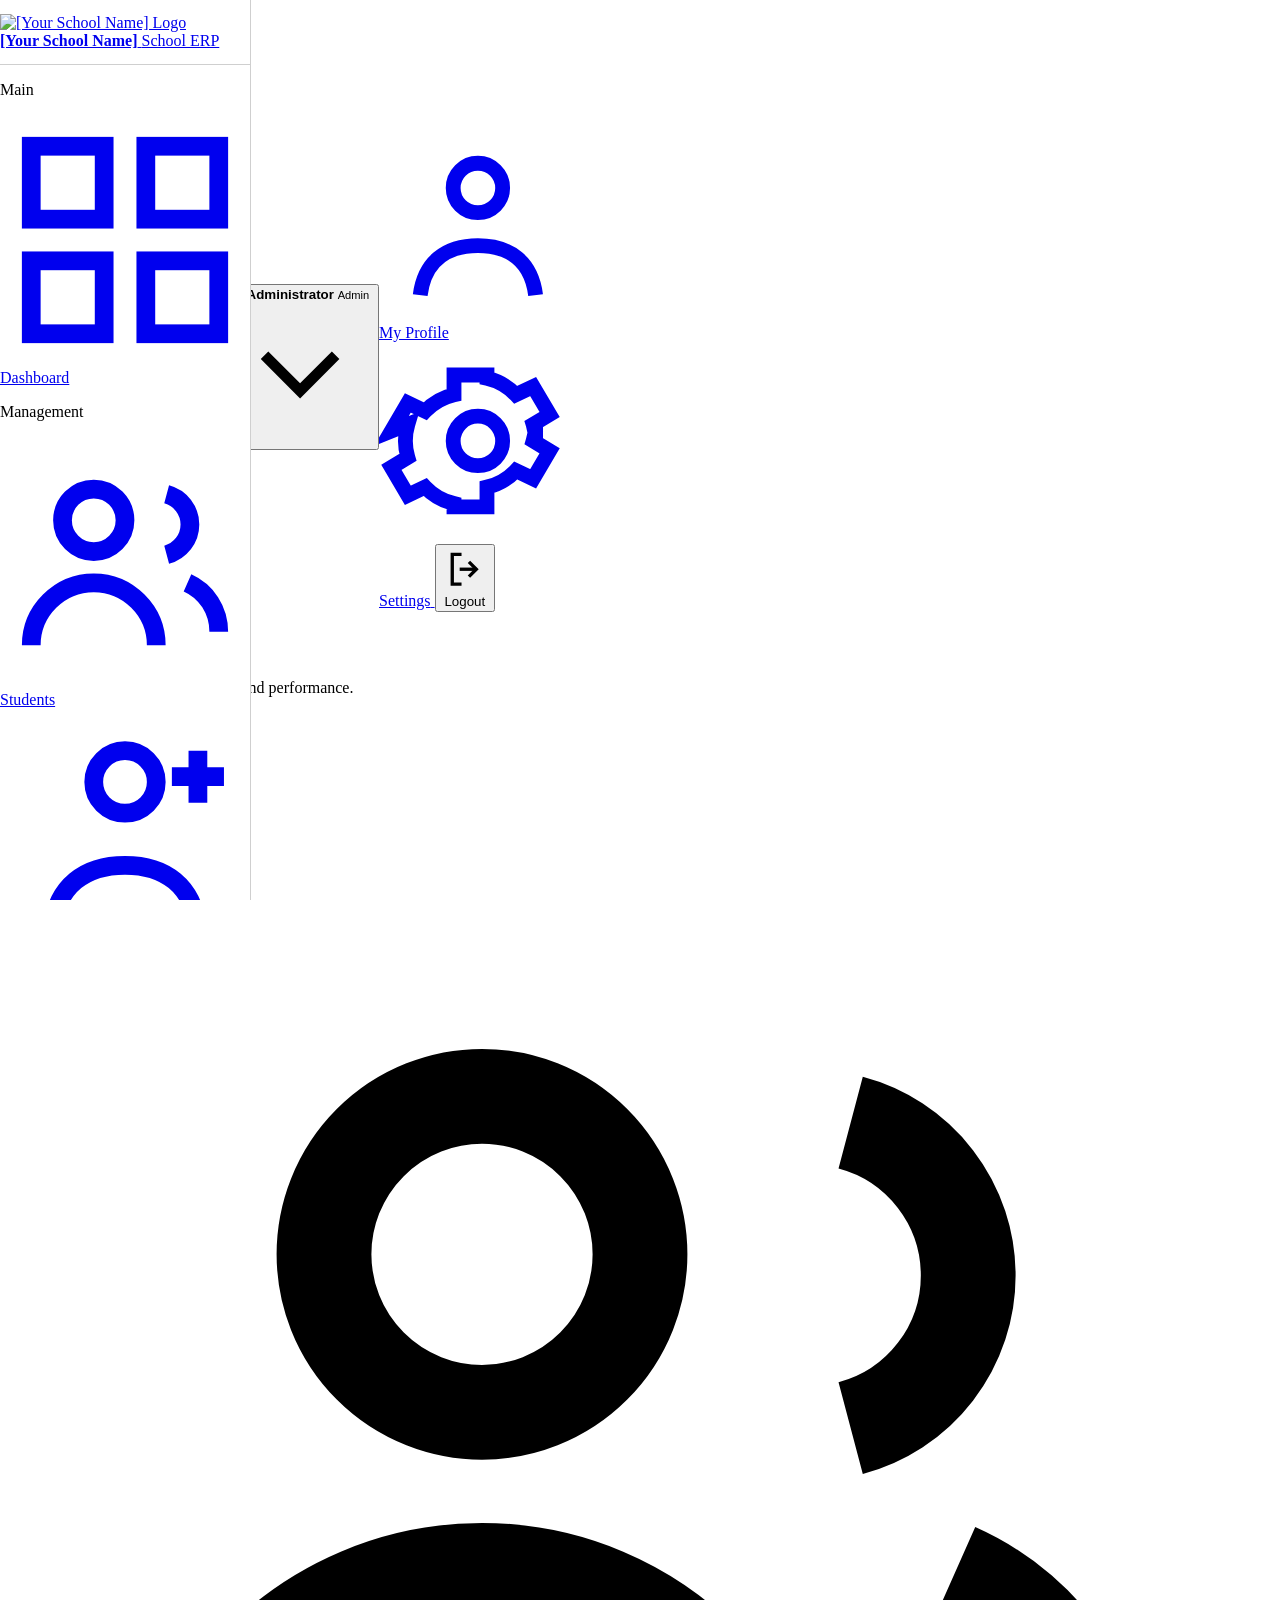
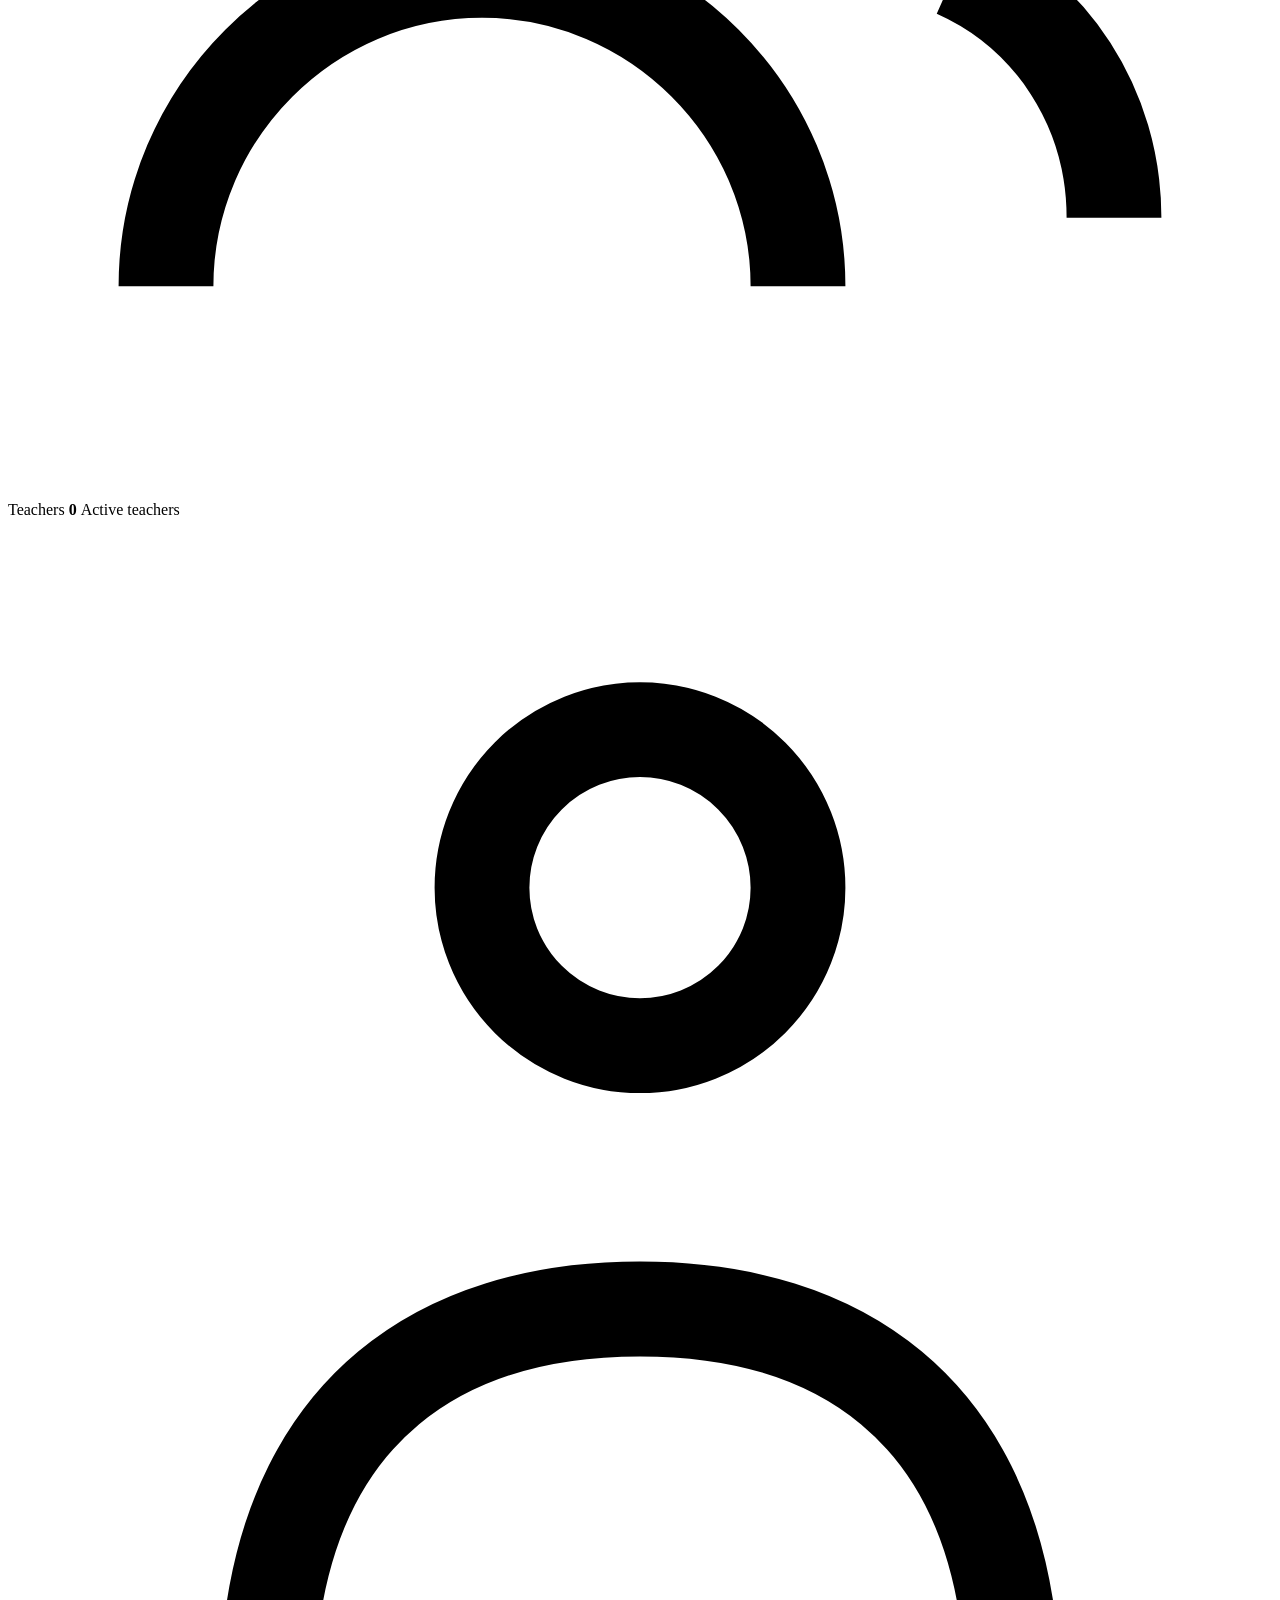
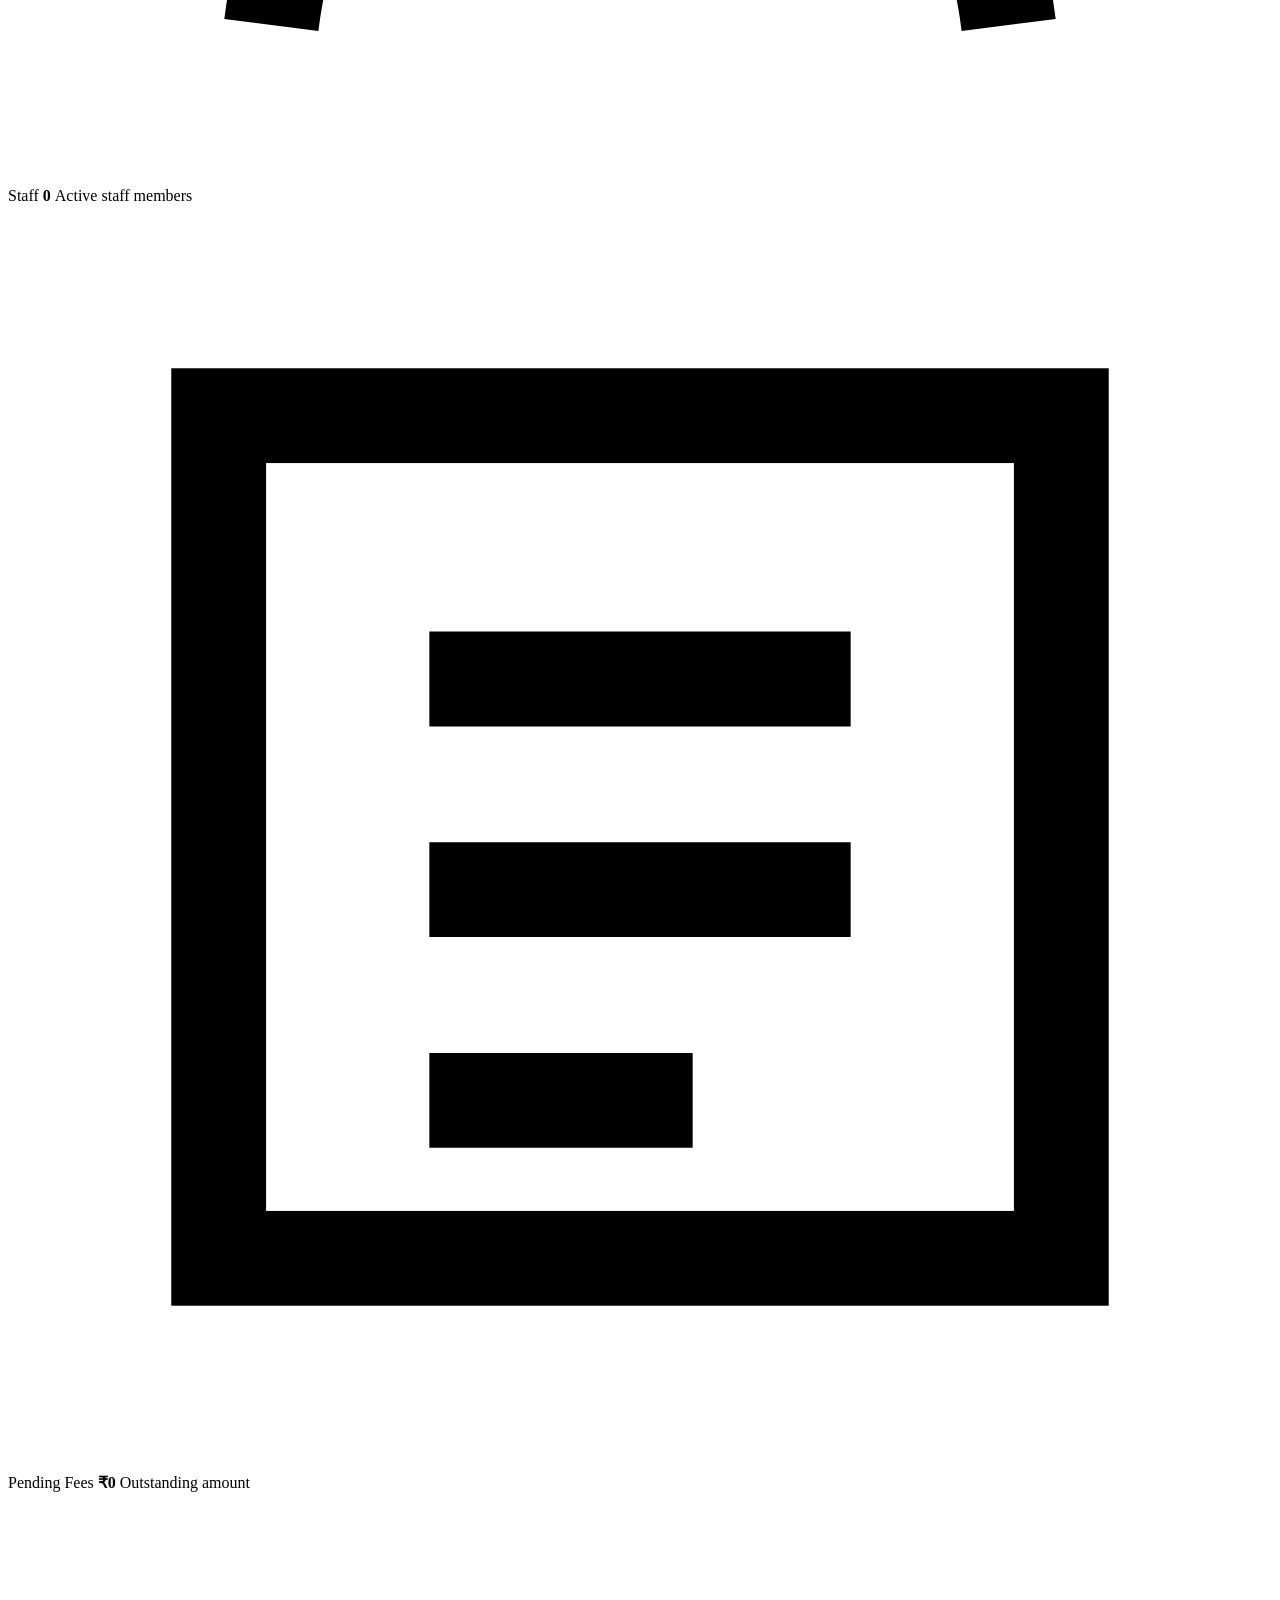
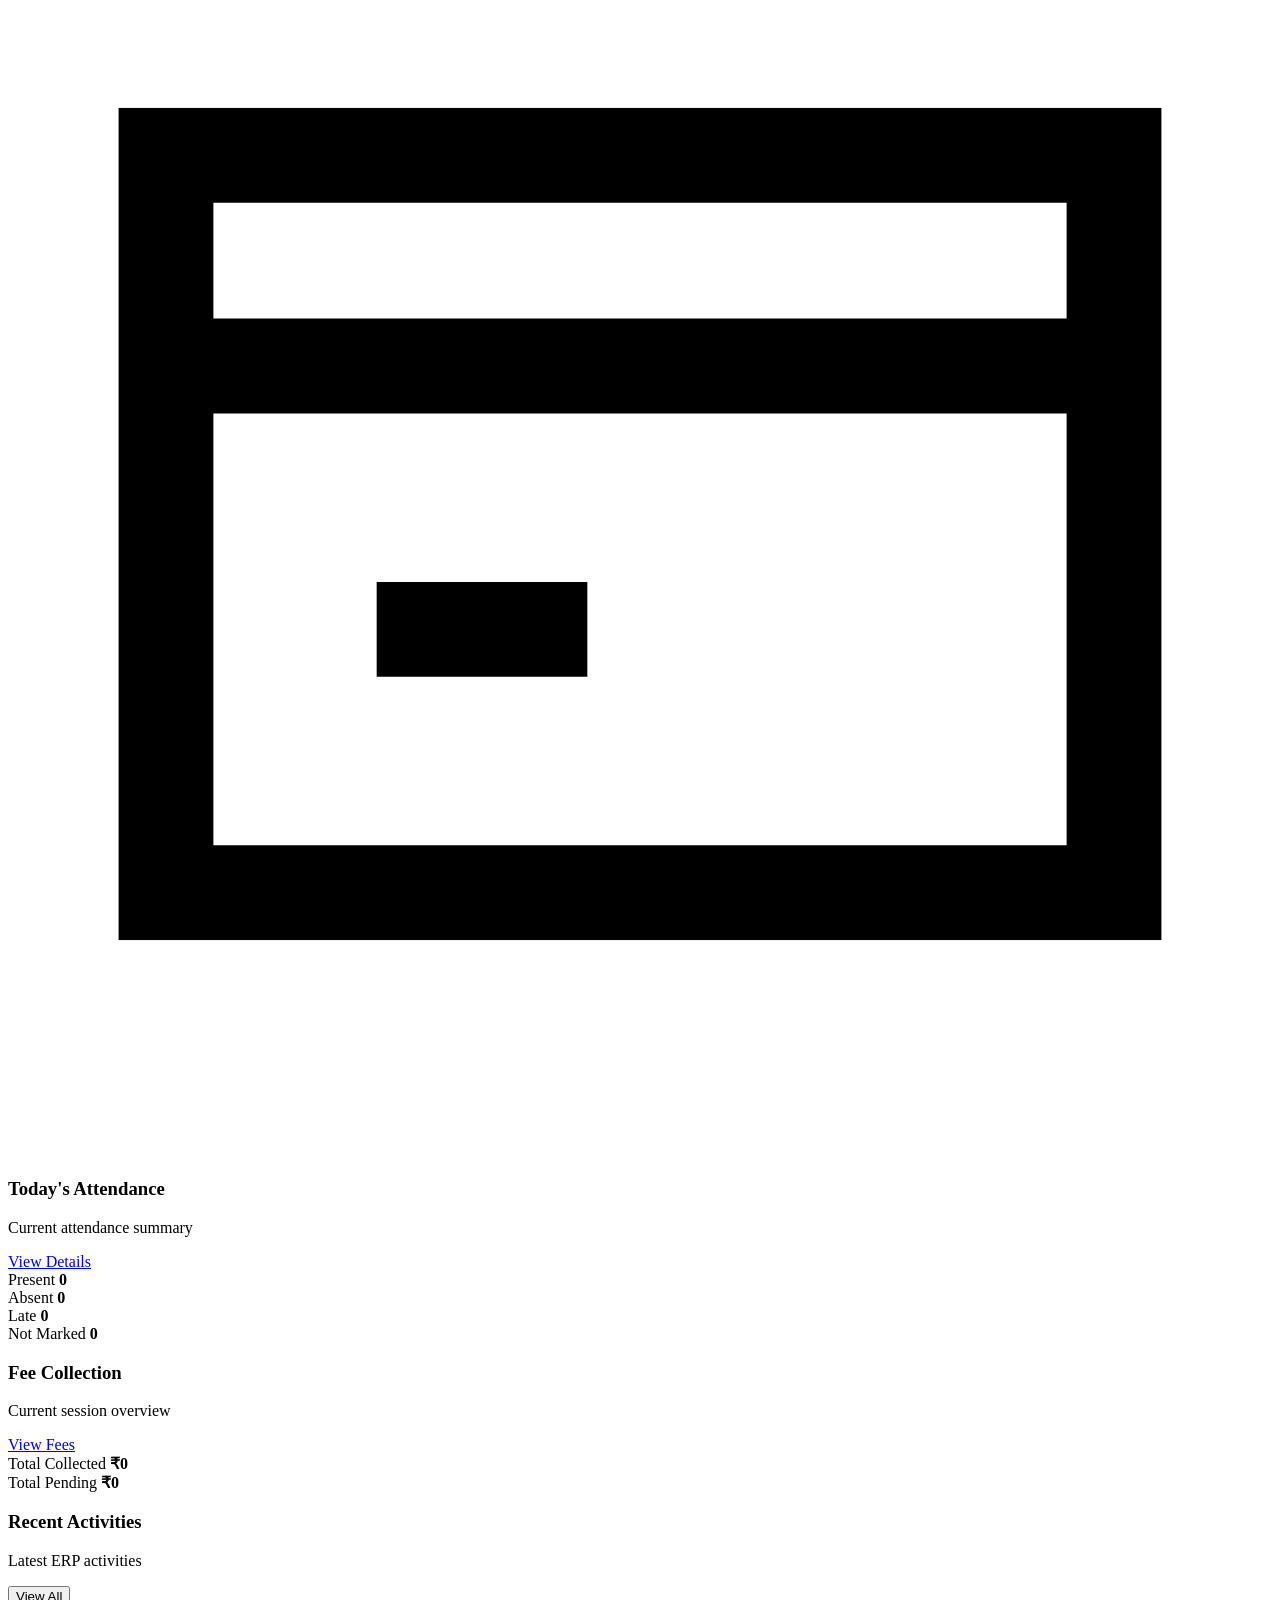
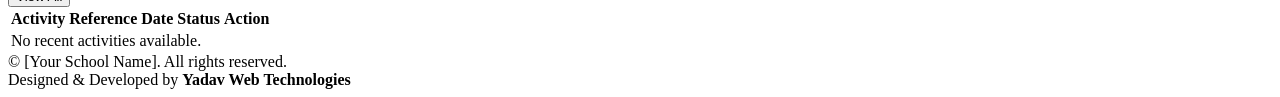
==== commit 5fa97a65: "Update dashboard.html" ====
--- a/dashboard.html
+++ b/dashboard.html
@@ -1,330 +1,929 @@
 <!DOCTYPE html>
 <html lang="en">
 <head>
-    <meta charset="UTF-8" />
-    <meta name="viewport" content="width=device-width, initial-scale=1.0" />
-    <title>SchoolERP · Dashboard</title>
-
-    <!-- CSS -->
-    <link rel="stylesheet" href="css/root.css" />
-    <link rel="stylesheet" href="css/style.css" />
-    <link rel="stylesheet" href="css/header.css" />
-    <link rel="stylesheet" href="css/sidebar.css" />
-    <link rel="stylesheet" href="css/footer.css" />
-    <link rel="stylesheet" href="css/components.css" />
-    <link rel="stylesheet" href="css/responsive.css" />
-
-    <link rel="icon" href="assets/icons/favicon.svg" type="image/svg+xml" />
+    <meta charset="UTF-8">
+    <meta name="viewport" content="width=device-width, initial-scale=1.0">
+
+    <meta
+        name="description"
+        content="[Your School Name] School Management ERP Dashboard"
+    >
+    <meta name="author" content="Yadav Web Technologies">
+
+    <title>Dashboard | [Your School Name] ERP</title>
+
+    <link rel="stylesheet" href="css/root.css">
+    <link rel="stylesheet" href="css/common.css">
+    <link rel="stylesheet" href="css/header.css">
+    <link rel="stylesheet" href="css/sidebar.css">
+    <link rel="stylesheet" href="css/footer.css">
+    <link rel="stylesheet" href="css/buttons.css">
+    <link rel="stylesheet" href="css/cards.css">
+    <link rel="stylesheet" href="css/tables.css">
+    <link rel="stylesheet" href="css/filters.css">
+    <link rel="stylesheet" href="css/dashboard.css">
+    <link rel="stylesheet" href="css/responsive.css">
 </head>
-<body>
-
-    <!-- ===== SIDEBAR OVERLAY ===== -->
-    <div class="sidebar-overlay" id="sidebarOverlay"></div>
-
-    <!-- ===== SIDEBAR ===== -->
-    <aside class="sidebar" id="sidebar" role="navigation" aria-label="Main navigation">
+
+<body class="erp-body">
+
+    <!-- =========================
+         SIDEBAR
+    ========================== -->
+
+    <aside class="sidebar" id="sidebar">
+
         <div class="sidebar-brand">
-            <svg class="sidebar-logo" viewBox="0 0 24 24" fill="none" stroke="currentColor" stroke-width="2" stroke-linecap="round" stroke-linejoin="round">
-                <path d="M12 2L2 7l10 5 10-5-10-5z" />
-                <path d="M2 17l10 5 10-5" />
-                <path d="M2 12l10 5 10-5" />
-            </svg>
-            <span class="sidebar-brand-text">SchoolERP</span>
+
+            <a href="dashboard.html" class="brand-link">
+
+                <div class="brand-logo">
+                    <img
+                        src="assets/images/logo.svg"
+                        alt="[Your School Name] Logo"
+                    >
+                </div>
+
+                <div class="brand-text">
+                    <strong>[Your School Name]</strong>
+                    <span>School ERP</span>
+                </div>
+
+            </a>
+
         </div>
 
-        <nav class="sidebar-nav">
-            <ul class="sidebar-menu">
-                <li class="sidebar-item active"><a href="dashboard.html" class="sidebar-link">
-                        <svg class="sidebar-icon" viewBox="0 0 24 24" fill="none" stroke="currentColor" stroke-width="2" stroke-linecap="round" stroke-linejoin="round"><rect x="3" y="3" width="7" height="7" /><rect x="14" y="3" width="7" height="7" /><rect x="3" y="14" width="7" height="7" /><rect x="14" y="14" width="7" height="7" /></svg>
-                        <span>Dashboard</span>
-                    </a></li>
-
-                <li class="sidebar-divider">Academic</li>
-
-                <li class="sidebar-item"><a href="students.html" class="sidebar-link">
-                        <svg class="sidebar-icon" viewBox="0 0 24 24" fill="none" stroke="currentColor" stroke-width="2" stroke-linecap="round" stroke-linejoin="round"><path d="M17 21v-2a4 4 0 0 0-4-4H5a4 4 0 0 0-4 4v2" /><circle cx="9" cy="7" r="4" /><path d="M23 21v-2a4 4 0 0 0-3-3.87" /><path d="M16 3.13a4 4 0 0 1 0 7.75" /></svg>
-                        <span>Students</span>
-                    </a></li>
-                <li class="sidebar-item"><a href="teachers.html" class="sidebar-link">
-                        <svg class="sidebar-icon" viewBox="0 0 24 24" fill="none" stroke="currentColor" stroke-width="2" stroke-linecap="round" stroke-linejoin="round"><path d="M17 21v-2a4 4 0 0 0-4-4H5a4 4 0 0 0-4 4v2" /><circle cx="9" cy="7" r="4" /><path d="M23 21v-2a4 4 0 0 0-3-3.87" /><path d="M16 3.13a4 4 0 0 1 0 7.75" /></svg>
-                        <span>Teachers</span>
-                    </a></li>
-                <li class="sidebar-item"><a href="attendance.html" class="sidebar-link">
-                        <svg class="sidebar-icon" viewBox="0 0 24 24" fill="none" stroke="currentColor" stroke-width="2" stroke-linecap="round" stroke-linejoin="round"><circle cx="12" cy="12" r="10" /><polyline points="12 6 12 12 16 14" /></svg>
-                        <span>Attendance</span>
-                    </a></li>
-
-                <li class="sidebar-divider">Finance</li>
-
-                <li class="sidebar-item"><a href="fees.html" class="sidebar-link">
-                        <svg class="sidebar-icon" viewBox="0 0 24 24" fill="none" stroke="currentColor" stroke-width="2" stroke-linecap="round" stroke-linejoin="round"><rect x="2" y="7" width="20" height="14" rx="2" ry="2" /><path d="M16 21V5a2 2 0 0 0-2-2h-4a2 2 0 0 0-2 2v16" /></svg>
-                        <span>Fees</span>
-                    </a></li>
-                <li class="sidebar-item"><a href="salary.html" class="sidebar-link">
-                        <svg class="sidebar-icon" viewBox="0 0 24 24" fill="none" stroke="currentColor" stroke-width="2" stroke-linecap="round" stroke-linejoin="round"><rect x="2" y="7" width="20" height="14" rx="2" ry="2" /><path d="M16 21V5a2 2 0 0 0-2-2h-4a2 2 0 0 0-2 2v16" /></svg>
-                        <span>Salary</span>
-                    </a></li>
-
-                <li class="sidebar-divider">Documents</li>
-
-                <li class="sidebar-item"><a href="id-cards.html" class="sidebar-link">
-                        <svg class="sidebar-icon" viewBox="0 0 24 24" fill="none" stroke="currentColor" stroke-width="2" stroke-linecap="round" stroke-linejoin="round"><rect x="3" y="4" width="18" height="18" rx="2" ry="2" /><line x1="16" y1="2" x2="16" y2="6" /><line x1="8" y1="2" x2="8" y2="6" /><line x1="3" y1="10" x2="21" y2="10" /></svg>
-                        <span>ID Cards</span>
-                    </a></li>
-                <li class="sidebar-item"><a href="certificates.html" class="sidebar-link">
-                        <svg class="sidebar-icon" viewBox="0 0 24 24" fill="none" stroke="currentColor" stroke-width="2" stroke-linecap="round" stroke-linejoin="round"><path d="M14 2H6a2 2 0 0 0-2 2v16a2 2 0 0 0 2 2h12a2 2 0 0 0 2-2V8z" /><polyline points="14 2 14 8 20 8" /><line x1="16" y1="13" x2="8" y2="13" /><line x1="16" y1="17" x2="8" y2="17" /></svg>
-                        <span>Certificates</span>
-                    </a></li>
-
-                <li class="sidebar-divider">Communication</li>
-
-                <li class="sidebar-item"><a href="notices.html" class="sidebar-link">
-                        <svg class="sidebar-icon" viewBox="0 0 24 24" fill="none" stroke="currentColor" stroke-width="2" stroke-linecap="round" stroke-linejoin="round"><path d="M18 8A6 6 0 0 0 6 8c0 7-3 9-3 9h18s-3-2-3-9" /><path d="M13.73 21a2 2 0 0 1-3.46 0" /></svg>
-                        <span>Notices</span>
-                    </a></li>
-
-                <li class="sidebar-divider">Administration</li>
-
-                <li class="sidebar-item"><a href="reports.html" class="sidebar-link">
-                        <svg class="sidebar-icon" viewBox="0 0 24 24" fill="none" stroke="currentColor" stroke-width="2" stroke-linecap="round" stroke-linejoin="round"><line x1="18" y1="20" x2="18" y2="10" /><line x1="12" y1="20" x2="12" y2="4" /><line x1="6" y1="20" x2="6" y2="14" /></svg>
-                        <span>Reports</span>
-                    </a></li>
-                <li class="sidebar-item"><a href="settings.html" class="sidebar-link">
-                        <svg class="sidebar-icon" viewBox="0 0 24 24" fill="none" stroke="currentColor" stroke-width="2" stroke-linecap="round" stroke-linejoin="round"><circle cx="12" cy="12" r="3" /><path d="M12 1v3" /><path d="M12 20v3" /><path d="M4.22 4.22l2.12 2.12" /><path d="M17.66 17.66l2.12 2.12" /><path d="M1 12h3" /><path d="M20 12h3" /><path d="M4.22 19.78l2.12-2.12" /><path d="M17.66 6.34l2.12-2.12" /></svg>
+        <nav class="sidebar-navigation" aria-label="Main Navigation">
+
+            <div class="nav-section">
+
+                <p class="nav-section-title">
+                    Main
+                </p>
+
+                <a
+                    href="dashboard.html"
+                    class="nav-item active"
+                    data-page="dashboard"
+                >
+                    <svg class="icon" viewBox="0 0 24 24"
+                         fill="none" stroke="currentColor"
+                         stroke-width="1.8">
+                        <rect x="3" y="3" width="7" height="7"/>
+                        <rect x="14" y="3" width="7" height="7"/>
+                        <rect x="3" y="14" width="7" height="7"/>
+                        <rect x="14" y="14" width="7" height="7"/>
+                    </svg>
+
+                    <span>Dashboard</span>
+                </a>
+
+            </div>
+
+            <div class="nav-section">
+
+                <p class="nav-section-title">
+                    Management
+                </p>
+
+                <a
+                    href="students.html"
+                    class="nav-item"
+                    data-page="students"
+                >
+                    <svg class="icon" viewBox="0 0 24 24"
+                         fill="none" stroke="currentColor"
+                         stroke-width="1.8">
+                        <circle cx="9" cy="8" r="3"/>
+                        <path d="M3 20c0-3.3 2.7-6 6-6s6 2.7 6 6"/>
+                        <path d="M16 5.5a3 3 0 0 1 0 5.8"/>
+                        <path d="M18 14c1.8.8 3 2.6 3 4.7"/>
+                    </svg>
+
+                    <span>Students</span>
+                </a>
+
+                <a
+                    href="teachers.html"
+                    class="nav-item"
+                    data-page="teachers"
+                >
+                    <svg class="icon" viewBox="0 0 24 24"
+                         fill="none" stroke="currentColor"
+                         stroke-width="1.8">
+                        <circle cx="12" cy="7" r="3"/>
+                        <path d="M5 21c.5-4 3.1-6 7-6s6.5 2 7 6"/>
+                        <path d="M19 4v5"/>
+                        <path d="M16.5 6.5h5"/>
+                    </svg>
+
+                    <span>Teachers</span>
+                </a>
+
+                <a
+                    href="staff.html"
+                    class="nav-item"
+                    data-page="staff"
+                >
+                    <svg class="icon" viewBox="0 0 24 24"
+                         fill="none" stroke="currentColor"
+                         stroke-width="1.8">
+                        <rect x="4" y="4" width="16" height="16" rx="1"/>
+                        <path d="M8 9h8"/>
+                        <path d="M8 13h8"/>
+                        <path d="M8 17h5"/>
+                    </svg>
+
+                    <span>Staff</span>
+                </a>
+
+            </div>
+
+            <div class="nav-section">
+
+                <p class="nav-section-title">
+                    Academic
+                </p>
+
+                <a
+                    href="classes.html"
+                    class="nav-item"
+                    data-page="classes"
+                >
+                    <svg class="icon" viewBox="0 0 24 24"
+                         fill="none" stroke="currentColor"
+                         stroke-width="1.8">
+                        <path d="M4 5h16v14H4z"/>
+                        <path d="M8 5v14"/>
+                        <path d="M4 9h4"/>
+                        <path d="M4 13h4"/>
+                    </svg>
+
+                    <span>Classes & Sections</span>
+                </a>
+
+                <a
+                    href="subjects.html"
+                    class="nav-item"
+                    data-page="subjects"
+                >
+                    <svg class="icon" viewBox="0 0 24 24"
+                         fill="none" stroke="currentColor"
+                         stroke-width="1.8">
+                        <path d="M5 4h14v16H5z"/>
+                        <path d="M8 8h8"/>
+                        <path d="M8 12h8"/>
+                        <path d="M8 16h5"/>
+                    </svg>
+
+                    <span>Subjects</span>
+                </a>
+
+                <a
+                    href="attendance.html"
+                    class="nav-item"
+                    data-page="attendance"
+                >
+                    <svg class="icon" viewBox="0 0 24 24"
+                         fill="none" stroke="currentColor"
+                         stroke-width="1.8">
+                        <rect x="3" y="4" width="18" height="17"/>
+                        <path d="M7 2v4"/>
+                        <path d="M17 2v4"/>
+                        <path d="M3 9h18"/>
+                        <path d="m8 14 2 2 5-5"/>
+                    </svg>
+
+                    <span>Attendance</span>
+                </a>
+
+                <a
+                    href="examinations.html"
+                    class="nav-item"
+                    data-page="examinations"
+                >
+                    <svg class="icon" viewBox="0 0 24 24"
+                         fill="none" stroke="currentColor"
+                         stroke-width="1.8">
+                        <path d="M5 3h14v18H5z"/>
+                        <path d="M8 7h8"/>
+                        <path d="M8 11h8"/>
+                        <path d="M8 15h5"/>
+                    </svg>
+
+                    <span>Examinations</span>
+                </a>
+
+                <a
+                    href="exam-results.html"
+                    class="nav-item"
+                    data-page="results"
+                >
+                    <svg class="icon" viewBox="0 0 24 24"
+                         fill="none" stroke="currentColor"
+                         stroke-width="1.8">
+                        <path d="M4 19V5"/>
+                        <path d="M4 19h16"/>
+                        <path d="m7 15 3-4 3 2 5-6"/>
+                    </svg>
+
+                    <span>Results</span>
+                </a>
+
+            </div>
+
+            <div class="nav-section">
+
+                <p class="nav-section-title">
+                    Finance
+                </p>
+
+                <a
+                    href="fees.html"
+                    class="nav-item"
+                    data-page="fees"
+                >
+                    <svg class="icon" viewBox="0 0 24 24"
+                         fill="none" stroke="currentColor"
+                         stroke-width="1.8">
+                        <rect x="3" y="5" width="18" height="14" rx="1"/>
+                        <path d="M3 9h18"/>
+                        <path d="M7 14h4"/>
+                    </svg>
+
+                    <span>Fees</span>
+                </a>
+
+                <a
+                    href="fee-receipts.html"
+                    class="nav-item"
+                    data-page="receipts"
+                >
+                    <svg class="icon" viewBox="0 0 24 24"
+                         fill="none" stroke="currentColor"
+                         stroke-width="1.8">
+                        <path d="M6 3h12v18l-3-2-3 2-3-2-3 2z"/>
+                        <path d="M9 8h6"/>
+                        <path d="M9 12h6"/>
+                    </svg>
+
+                    <span>Fee Receipts</span>
+                </a>
+
+                <a
+                    href="salary.html"
+                    class="nav-item"
+                    data-page="salary"
+                >
+                    <svg class="icon" viewBox="0 0 24 24"
+                         fill="none" stroke="currentColor"
+                         stroke-width="1.8">
+                        <rect x="3" y="5" width="18" height="14" rx="1"/>
+                        <path d="M12 8v8"/>
+                        <path d="M15 10c-.6-1-1.6-1.5-3-1.5-1.7 0-3 .8-3 2s1.3 2 3 2 3 .8 3 2-1.3 2-3 2c-1.4 0-2.4-.5-3-1.5"/>
+                    </svg>
+
+                    <span>Salary</span>
+                </a>
+
+                <a
+                    href="salary-slips.html"
+                    class="nav-item"
+                    data-page="salary-slips"
+                >
+                    <svg class="icon" viewBox="0 0 24 24"
+                         fill="none" stroke="currentColor"
+                         stroke-width="1.8">
+                        <path d="M6 3h12v18l-3-2-3 2-3-2-3 2z"/>
+                        <path d="M9 8h6"/>
+                        <path d="M9 12h6"/>
+                        <path d="M9 16h4"/>
+                    </svg>
+
+                    <span>Salary Slips</span>
+                </a>
+
+            </div>
+
+            <div class="nav-section">
+
+                <p class="nav-section-title">
+                    Analytics
+                </p>
+
+                <a
+                    href="reports.html"
+                    class="nav-item"
+                    data-page="reports"
+                >
+                    <svg class="icon" viewBox="0 0 24 24"
+                         fill="none" stroke="currentColor"
+                         stroke-width="1.8">
+                        <path d="M4 20V10"/>
+                        <path d="M10 20V4"/>
+                        <path d="M16 20v-7"/>
+                        <path d="M22 20V7"/>
+                    </svg>
+
+                    <span>Reports & Analytics</span>
+                </a>
+
+            </div>
+
+            <div class="nav-section">
+
+                <p class="nav-section-title">
+                    System
+                </p>
+
+                <a
+                    href="settings.html"
+                    class="nav-item"
+                    data-page="settings"
+                >
+                    <svg class="icon" viewBox="0 0 24 24"
+                         fill="none" stroke="currentColor"
+                         stroke-width="1.8">
+                        <circle cx="12" cy="12" r="3"/>
+                        <path d="M19.4 15a1.7 1.7 0 0 0 .3 1.9l.1.1-1.8 1.8-.1-.1a1.7 1.7 0 0 0-1.9-.3 1.7 1.7 0 0 0-1 1.6V22h-2.5v-.1a1.7 1.7 0 0 0-1-1.6 1.7 1.7 0 0 0-1.9.3l-.1.1-1.8-1.8.1-.1a1.7 1.7 0 0 0 .3-1.9 1.7 1.7 0 0 0-1.6-1H4v-2.5h.1a1.7 1.7 0 0 0 1.6-1 1.7 1.7 0 0 0-.3-1.9l-.1-.1L7.1 7l.1.1a1.7 1.7 0 0 0 1.9.3 1.7 1.7 0 0 0 1-1.6V4h2.5v.1a1.7 1.7 0 0 0 1 1.6 1.7 1.7 0 0 0 1.9-.3l.1-.1 1.8 1.8-.1.1a1.7 1.7 0 0 0-.3 1.9 1.7 1.7 0 0 0 1.6 1h.1v2.5h-.1a1.7 1.7 0 0 0-1.6 1z"/>
+                    </svg>
+
+                    <span>Settings</span>
+                </a>
+
+            </div>
+
+        </nav>
+
+        <div class="sidebar-footer">
+
+            <div class="sidebar-developer">
+                <span>Designed & Developed by</span>
+                <strong>Yadav Web Technologies</strong>
+            </div>
+
+        </div>
+
+    </aside>
+
+
+    <!-- =========================
+         MAIN AREA
+    ========================== -->
+
+    <div class="main-wrapper">
+
+        <!-- HEADER -->
+
+        <header class="top-header">
+
+            <div class="header-left">
+
+                <button
+                    type="button"
+                    class="icon-button menu-toggle"
+                    id="sidebarToggle"
+                    aria-label="Toggle navigation"
+                    aria-expanded="true"
+                >
+                    <svg class="icon" viewBox="0 0 24 24"
+                         fill="none" stroke="currentColor"
+                         stroke-width="1.8">
+                        <path d="M4 6h16"/>
+                        <path d="M4 12h16"/>
+                        <path d="M4 18h16"/>
+                    </svg>
+                </button>
+
+                <div class="page-heading">
+                    <h1>Dashboard</h1>
+                    <p>School Management Overview</p>
+                </div>
+
+            </div>
+
+            <div class="header-right">
+
+                <div class="header-session">
+                    <span>Academic Session</span>
+                    <strong>[2026-27]</strong>
+                </div>
+
+                <button
+                    type="button"
+                    class="icon-button notification-button"
+                    id="notificationButton"
+                    aria-label="Notifications"
+                >
+                    <svg class="icon" viewBox="0 0 24 24"
+                         fill="none" stroke="currentColor"
+                         stroke-width="1.8">
+                        <path d="M18 8a6 6 0 0 0-12 0c0 7-3 7-3 9h18c0-2-3-2-3-9"/>
+                        <path d="M10 21h4"/>
+                    </svg>
+
+                    <span class="notification-count">
+                        3
+                    </span>
+                </button>
+
+                <button
+                    type="button"
+                    class="profile-button"
+                    id="profileButton"
+                    aria-haspopup="true"
+                    aria-expanded="false"
+                >
+
+                    <span class="profile-avatar">
+                        A
+                    </span>
+
+                    <span class="profile-info">
+                        <strong>Administrator</strong>
+                        <small>Admin</small>
+                    </span>
+
+                    <svg class="icon" viewBox="0 0 24 24"
+                         fill="none" stroke="currentColor"
+                         stroke-width="1.8">
+                        <path d="m6 9 6 6 6-6"/>
+                    </svg>
+
+                </button>
+
+                <div
+                    class="profile-dropdown"
+                    id="profileDropdown"
+                    hidden
+                >
+
+                    <a href="school-profile.html">
+                        <svg class="icon" viewBox="0 0 24 24"
+                             fill="none" stroke="currentColor"
+                             stroke-width="1.8">
+                            <circle cx="12" cy="8" r="3"/>
+                            <path d="M5 21c.5-4 3.1-6 7-6s6.5 2 7 6"/>
+                        </svg>
+                        <span>My Profile</span>
+                    </a>
+
+                    <a href="settings.html">
+                        <svg class="icon" viewBox="0 0 24 24"
+                             fill="none" stroke="currentColor"
+                             stroke-width="1.8">
+                            <circle cx="12" cy="12" r="3"/>
+                            <path d="M19 12a7 7 0 0 0-.3-2l2-1.2-2-3.4-2.1 1a7 7 0 0 0-3.5-2V4h-4v2.4a7 7 0 0 0-3.5 2l-2.1-1-2 3.4L3.5 10a7 7 0 0 0 0 4l-2 1.2 2 3.4 2.1-1a7 7 0 0 0 3.5 2V20h4v-2.4a7 7 0 0 0 3.5-2l2.1 1 2-3.4-2-1.2c.2-.7.3-1.3.3-2Z"/>
+                        </svg>
                         <span>Settings</span>
-                    </a></li>
-            </ul>
-        </nav>
-
-        <div class="sidebar-footer">
-            <span class="sidebar-version">v2.0.0</span>
+                    </a>
+
+                    <button
+                        type="button"
+                        id="logoutButton"
+                    >
+                        <svg class="icon" viewBox="0 0 24 24"
+                             fill="none" stroke="currentColor"
+                             stroke-width="1.8">
+                            <path d="M10 4H5v16h5"/>
+                            <path d="M14 8l4 4-4 4"/>
+                            <path d="M18 12H9"/>
+                        </svg>
+                        <span>Logout</span>
+                    </button>
+
+                </div>
+
+            </div>
+
+        </header>
+
+
+        <!-- CONTENT -->
+
+        <main class="page-content">
+
+            <div class="content-container">
+
+                <div class="page-toolbar">
+
+                    <div>
+                        <h2>Dashboard Overview</h2>
+                        <p>
+                            Monitor your school's key activities and performance.
+                        </p>
+                    </div>
+
+                    <div class="toolbar-actions">
+
+                        <button
+                            type="button"
+                            class="btn btn-secondary"
+                            id="refreshDashboard"
+                        >
+                            <svg class="icon" viewBox="0 0 24 24"
+                                 fill="none" stroke="currentColor"
+                                 stroke-width="1.8">
+                                <path d="M20 11a8 8 0 0 0-14.9-4"/>
+                                <path d="M5 3v4h4"/>
+                                <path d="M4 13a8 8 0 0 0 14.9 4"/>
+                                <path d="M19 21v-4h-4"/>
+                            </svg>
+                            <span>Refresh</span>
+                        </button>
+
+                        <button
+                            type="button"
+                            class="btn btn-primary"
+                            id="quickActionButton"
+                        >
+                            <svg class="icon" viewBox="0 0 24 24"
+                                 fill="none" stroke="currentColor"
+                                 stroke-width="1.8">
+                                <path d="M12 5v14"/>
+                                <path d="M5 12h14"/>
+                            </svg>
+                            <span>Quick Action</span>
+                        </button>
+
+                    </div>
+
+                </div>
+
+
+                <!-- STATISTICS -->
+
+                <section class="dashboard-stats">
+
+                    <article class="stat-card">
+
+                        <div class="stat-card-content">
+
+                            <span class="stat-label">
+                                Total Students
+                            </span>
+
+                            <strong class="stat-value">
+                                0
+                            </strong>
+
+                            <span class="stat-meta">
+                                Currently enrolled
+                            </span>
+
+                        </div>
+
+                        <div class="stat-icon">
+                            <svg class="icon" viewBox="0 0 24 24"
+                                 fill="none" stroke="currentColor"
+                                 stroke-width="1.8">
+                                <circle cx="9" cy="8" r="3"/>
+                                <path d="M3 20c0-3.3 2.7-6 6-6s6 2.7 6 6"/>
+                                <path d="M16 5.5a3 3 0 0 1 0 5.8"/>
+                                <path d="M18 14c1.8.8 3 2.6 3 4.7"/>
+                            </svg>
+                        </div>
+
+                    </article>
+
+                    <article class="stat-card">
+
+                        <div class="stat-card-content">
+
+                            <span class="stat-label">
+                                Teachers
+                            </span>
+
+                            <strong class="stat-value">
+                                0
+                            </strong>
+
+                            <span class="stat-meta">
+                                Active teachers
+                            </span>
+
+                        </div>
+
+                        <div class="stat-icon">
+                            <svg class="icon" viewBox="0 0 24 24"
+                                 fill="none" stroke="currentColor"
+                                 stroke-width="1.8">
+                                <circle cx="12" cy="7" r="3"/>
+                                <path d="M5 21c.5-4 3.1-6 7-6s6.5 2 7 6"/>
+                            </svg>
+                        </div>
+
+                    </article>
+
+                    <article class="stat-card">
+
+                        <div class="stat-card-content">
+
+                            <span class="stat-label">
+                                Staff
+                            </span>
+
+                            <strong class="stat-value">
+                                0
+                            </strong>
+
+                            <span class="stat-meta">
+                                Active staff members
+                            </span>
+
+                        </div>
+
+                        <div class="stat-icon">
+                            <svg class="icon" viewBox="0 0 24 24"
+                                 fill="none" stroke="currentColor"
+                                 stroke-width="1.8">
+                                <rect x="4" y="4" width="16" height="16"/>
+                                <path d="M8 9h8"/>
+                                <path d="M8 13h8"/>
+                                <path d="M8 17h5"/>
+                            </svg>
+                        </div>
+
+                    </article>
+
+                    <article class="stat-card">
+
+                        <div class="stat-card-content">
+
+                            <span class="stat-label">
+                                Pending Fees
+                            </span>
+
+                            <strong class="stat-value">
+                                ₹0
+                            </strong>
+
+                            <span class="stat-meta">
+                                Outstanding amount
+                            </span>
+
+                        </div>
+
+                        <div class="stat-icon">
+                            <svg class="icon" viewBox="0 0 24 24"
+                                 fill="none" stroke="currentColor"
+                                 stroke-width="1.8">
+                                <rect x="3" y="5" width="18" height="14"/>
+                                <path d="M3 9h18"/>
+                                <path d="M7 14h4"/>
+                            </svg>
+                        </div>
+
+                    </article>
+
+                </section>
+
+
+                <!-- SECONDARY STATISTICS -->
+
+                <section class="dashboard-grid">
+
+                    <article class="dashboard-card">
+
+                        <div class="card-header">
+
+                            <div>
+                                <h3>Today's Attendance</h3>
+                                <p>Current attendance summary</p>
+                            </div>
+
+                            <a
+                                href="attendance.html"
+                                class="card-link"
+                            >
+                                View Details
+                            </a>
+
+                        </div>
+
+                        <div class="attendance-summary">
+
+                            <div class="attendance-item">
+                                <span>Present</span>
+                                <strong>0</strong>
+                            </div>
+
+                            <div class="attendance-item">
+                                <span>Absent</span>
+                                <strong>0</strong>
+                            </div>
+
+                            <div class="attendance-item">
+                                <span>Late</span>
+                                <strong>0</strong>
+                            </div>
+
+                            <div class="attendance-item">
+                                <span>Not Marked</span>
+                                <strong>0</strong>
+                            </div>
+
+                        </div>
+
+                    </article>
+
+
+                    <article class="dashboard-card">
+
+                        <div class="card-header">
+
+                            <div>
+                                <h3>Fee Collection</h3>
+                                <p>Current session overview</p>
+                            </div>
+
+                            <a
+                                href="fees.html"
+                                class="card-link"
+                            >
+                                View Fees
+                            </a>
+
+                        </div>
+
+                        <div class="finance-summary">
+
+                            <div>
+                                <span>Total Collected</span>
+                                <strong>₹0</strong>
+                            </div>
+
+                            <div>
+                                <span>Total Pending</span>
+                                <strong>₹0</strong>
+                            </div>
+
+                        </div>
+
+                    </article>
+
+                </section>
+
+
+                <!-- RECENT ACTIVITIES -->
+
+                <section class="dashboard-card recent-activity-card">
+
+                    <div class="card-header">
+
+                        <div>
+                            <h3>Recent Activities</h3>
+                            <p>Latest ERP activities</p>
+                        </div>
+
+                        <button
+                            type="button"
+                            class="btn btn-secondary btn-small"
+                            id="viewAllActivities"
+                        >
+                            View All
+                        </button>
+
+                    </div>
+
+                    <div class="table-wrapper">
+
+                        <table class="data-table">
+
+                            <thead>
+                                <tr>
+                                    <th>Activity</th>
+                                    <th>Reference</th>
+                                    <th>Date</th>
+                                    <th>Status</th>
+                                    <th>Action</th>
+                                </tr>
+                            </thead>
+
+                            <tbody id="recentActivitiesBody">
+
+                                <tr class="empty-row">
+                                    <td colspan="5">
+                                        No recent activities available.
+                                    </td>
+                                </tr>
+
+                            </tbody>
+
+                        </table>
+
+                    </div>
+
+                </section>
+
+            </div>
+
+        </main>
+
+
+        <!-- FOOTER -->
+
+        <footer class="main-footer">
+
+            <div>
+                © <span id="currentYear"></span>
+                [Your School Name]. All rights reserved.
+            </div>
+
+            <div>
+                Designed & Developed by
+                <strong>Yadav Web Technologies</strong>
+            </div>
+
+        </footer>
+
+    </div>
+
+
+    <!-- QUICK ACTION MODAL -->
+
+    <div
+        class="modal-overlay"
+        id="quickActionModal"
+        hidden
+        aria-hidden="true"
+    >
+
+        <div
+            class="modal quick-action-modal"
+            role="dialog"
+            aria-modal="true"
+            aria-labelledby="quickActionTitle"
+        >
+
+            <div class="modal-header">
+
+                <div>
+                    <h2 id="quickActionTitle">
+                        Quick Actions
+                    </h2>
+
+                    <p>
+                        Select an action to continue.
+                    </p>
+                </div>
+
+                <button
+                    type="button"
+                    class="modal-close"
+                    id="quickActionClose"
+                    aria-label="Close"
+                >
+                    <svg class="icon" viewBox="0 0 24 24"
+                         fill="none" stroke="currentColor"
+                         stroke-width="2">
+                        <path d="M6 6l12 12"/>
+                        <path d="M18 6L6 18"/>
+                    </svg>
+                </button>
+
+            </div>
+
+            <div class="quick-action-grid">
+
+                <a href="student-add.html" class="quick-action-item">
+                    <strong>Add Student</strong>
+                    <span>Create a new student record</span>
+                </a>
+
+                <a href="teacher-add.html" class="quick-action-item">
+                    <strong>Add Teacher</strong>
+                    <span>Create a new teacher record</span>
+                </a>
+
+                <a href="staff-add.html" class="quick-action-item">
+                    <strong>Add Staff</strong>
+                    <span>Create a new staff record</span>
+                </a>
+
+                <a href="fee-collection.html" class="quick-action-item">
+                    <strong>Collect Fee</strong>
+                    <span>Record a student fee payment</span>
+                </a>
+
+                <a href="salary-payment.html" class="quick-action-item">
+                    <strong>Process Salary</strong>
+                    <span>Record monthly salary payment</span>
+                </a>
+
+                <a href="reports.html" class="quick-action-item">
+                    <strong>View Reports</strong>
+                    <span>Open reports and analytics</span>
+                </a>
+
+            </div>
+
         </div>
-    </aside>
-
-    <!-- ===== MAIN WRAPPER ===== -->
-    <div class="main-wrapper">
-
-        <!-- ===== HEADER ===== -->
-        <header class="header" role="banner">
-            <div class="header-left">
-                <button class="header-hamburger" id="hamburgerBtn" aria-label="Toggle sidebar" type="button">
-                    <svg viewBox="0 0 24 24" fill="none" stroke="currentColor" stroke-width="2" stroke-linecap="round" stroke-linejoin="round"><line x1="3" y1="6" x2="21" y2="6" /><line x1="3" y1="12" x2="21" y2="12" /><line x1="3" y1="18" x2="21" y2="18" /></svg>
-                </button>
-                <div class="header-title">
-                    <h1>Dashboard</h1>
-                    <span class="header-breadcrumb">Home / Dashboard</span>
-                </div>
-            </div>
-
-            <div class="header-right">
-                <button class="header-notification" aria-label="Notifications" type="button">
-                    <svg viewBox="0 0 24 24" fill="none" stroke="currentColor" stroke-width="2" stroke-linecap="round" stroke-linejoin="round"><path d="M18 8A6 6 0 0 0 6 8c0 7-3 9-3 9h18s-3-2-3-9" /><path d="M13.73 21a2 2 0 0 1-3.46 0" /></svg>
-                    <span class="notification-badge">4</span>
-                </button>
-
-                <div class="header-profile">
-                    <img src="assets/images/avatar-admin.svg" alt="Admin profile" class="profile-avatar" />
-                    <div class="profile-dropdown" id="profileDropdown">
-                        <button class="profile-toggle" id="profileToggle" aria-label="User menu" type="button">
-                            <span class="profile-name">Admin</span>
-                            <svg class="profile-chevron" viewBox="0 0 24 24" fill="none" stroke="currentColor" stroke-width="2" stroke-linecap="round" stroke-linejoin="round"><polyline points="6 9 12 15 18 9" /></svg>
-                        </button>
-                        <div class="dropdown-menu" id="dropdownMenu">
-                            <a href="settings.html" class="dropdown-item">
-                                <svg viewBox="0 0 24 24" fill="none" stroke="currentColor" stroke-width="2" stroke-linecap="round" stroke-linejoin="round"><circle cx="12" cy="12" r="3" /><path d="M12 1v3" /><path d="M12 20v3" /><path d="M4.22 4.22l2.12 2.12" /><path d="M17.66 17.66l2.12 2.12" /><path d="M1 12h3" /><path d="M20 12h3" /><path d="M4.22 19.78l2.12-2.12" /><path d="M17.66 6.34l2.12-2.12" /></svg>
-                                Settings
-                            </a>
-                            <hr class="dropdown-divider" />
-                            <button class="dropdown-item" id="logoutBtn" type="button">
-                                <svg viewBox="0 0 24 24" fill="none" stroke="currentColor" stroke-width="2" stroke-linecap="round" stroke-linejoin="round"><path d="M9 21H5a2 2 0 0 1-2-2V5a2 2 0 0 1 2-2h4" /><polyline points="16 17 21 12 16 7" /><line x1="21" y1="12" x2="9" y2="12" /></svg>
-                                Logout
-                            </button>
-                        </div>
-                    </div>
-                </div>
-            </div>
-        </header>
-
-        <!-- ===== PAGE CONTENT ===== -->
-        <main class="page-content" role="main">
-
-            <!-- Dashboard Grid -->
-            <section class="dashboard-grid">
-
-                <!-- Summary Cards -->
-                <div class="summary-cards">
-                    <div class="summary-card">
-                        <div class="summary-icon blue">
-                            <svg viewBox="0 0 24 24" fill="none" stroke="currentColor" stroke-width="2" stroke-linecap="round" stroke-linejoin="round"><path d="M17 21v-2a4 4 0 0 0-4-4H5a4 4 0 0 0-4 4v2" /><circle cx="9" cy="7" r="4" /><path d="M23 21v-2a4 4 0 0 0-3-3.87" /><path d="M16 3.13a4 4 0 0 1 0 7.75" /></svg>
-                        </div>
-                        <div class="summary-info">
-                            <span class="summary-label">Total Students</span>
-                            <span class="summary-value">1,284</span>
-                            <span class="summary-change positive">+12.5%</span>
-                        </div>
-                    </div>
-
-                    <div class="summary-card">
-                        <div class="summary-icon green">
-                            <svg viewBox="0 0 24 24" fill="none" stroke="currentColor" stroke-width="2" stroke-linecap="round" stroke-linejoin="round"><path d="M17 21v-2a4 4 0 0 0-4-4H5a4 4 0 0 0-4 4v2" /><circle cx="9" cy="7" r="4" /><path d="M23 21v-2a4 4 0 0 0-3-3.87" /><path d="M16 3.13a4 4 0 0 1 0 7.75" /></svg>
-                        </div>
-                        <div class="summary-info">
-                            <span class="summary-label">Total Teachers</span>
-                            <span class="summary-value">68</span>
-                            <span class="summary-change positive">+4.2%</span>
-                        </div>
-                    </div>
-
-                    <div class="summary-card">
-                        <div class="summary-icon orange">
-                            <svg viewBox="0 0 24 24" fill="none" stroke="currentColor" stroke-width="2" stroke-linecap="round" stroke-linejoin="round"><circle cx="12" cy="12" r="10" /><polyline points="12 6 12 12 16 14" /></svg>
-                        </div>
-                        <div class="summary-info">
-                            <span class="summary-label">Today's Attendance</span>
-                            <span class="summary-value">94%</span>
-                            <span class="summary-change positive">+2.1%</span>
-                        </div>
-                    </div>
-
-                    <div class="summary-card">
-                        <div class="summary-icon red">
-                            <svg viewBox="0 0 24 24" fill="none" stroke="currentColor" stroke-width="2" stroke-linecap="round" stroke-linejoin="round"><rect x="2" y="7" width="20" height="14" rx="2" ry="2" /><path d="M16 21V5a2 2 0 0 0-2-2h-4a2 2 0 0 0-2 2v16" /></svg>
-                        </div>
-                        <div class="summary-info">
-                            <span class="summary-label">Pending Fees</span>
-                            <span class="summary-value">₹4,82,000</span>
-                            <span class="summary-change negative">+8.3%</span>
-                        </div>
-                    </div>
-                </div>
-
-                <!-- Dashboard Two-Column Layout -->
-                <div class="dashboard-two-col">
-
-                    <!-- Left Column -->
-                    <div class="dash-col-left">
-
-                        <!-- Recent Students -->
-                        <div class="card">
-                            <div class="card-header">
-                                <h3 class="card-title">Recent Students</h3>
-                                <a href="students.html" class="card-action">View All</a>
-                            </div>
-                            <div class="card-body">
-                                <div class="table-wrapper">
-                                    <table class="table table-striped">
-                                        <thead>
-                                            <tr><th>ID</th><th>Name</th><th>Class</th><th>Status</th></tr>
-                                        </thead>
-                                        <tbody>
-                                            <tr><td>STU-2024-001</td><td>Ananya Sharma</td><td>10-A</td><td><span class="badge success">Active</span></td></tr>
-                                            <tr><td>STU-2024-002</td><td>Rahul Kumar</td><td>12-B</td><td><span class="badge success">Active</span></td></tr>
-                                            <tr><td>STU-2024-003</td><td>Priya Singh</td><td>9-C</td><td><span class="badge warning">Pending</span></td></tr>
-                                            <tr><td>STU-2024-004</td><td>Arjun Nair</td><td>11-A</td><td><span class="badge success">Active</span></td></tr>
-                                            <tr><td>STU-2024-005</td><td>Kavya Reddy</td><td>8-B</td><td><span class="badge danger">Inactive</span></td></tr>
-                                        </tbody>
-                                    </table>
-                                </div>
-                            </div>
-                        </div>
-
-                        <!-- Recent Fee Payments -->
-                        <div class="card">
-                            <div class="card-header">
-                                <h3 class="card-title">Recent Fee Payments</h3>
-                                <a href="fees.html" class="card-action">View All</a>
-                            </div>
-                            <div class="card-body">
-                                <div class="table-wrapper">
-                                    <table class="table table-striped">
-                                        <thead>
-                                            <tr><th>Student</th><th>Amount</th><th>Date</th><th>Status</th></tr>
-                                        </thead>
-                                        <tbody>
-                                            <tr><td>Ananya Sharma</td><td>₹25,000</td><td>2026-09-04</td><td><span class="badge success">Paid</span></td></tr>
-                                            <tr><td>Rahul Kumar</td><td>₹30,000</td><td>2026-09-04</td><td><span class="badge success">Paid</span></td></tr>
-                                            <tr><td>Priya Singh</td><td>₹20,000</td><td>2026-09-03</td><td><span class="badge warning">Pending</span></td></tr>
-                                            <tr><td>Arjun Nair</td><td>₹28,000</td><td>2026-09-03</td><td><span class="badge success">Paid</span></td></tr>
-                                        </tbody>
-                                    </table>
-                                </div>
-                            </div>
-                        </div>
-                    </div>
-
-                    <!-- Right Column -->
-                    <div class="dash-col-right">
-
-                        <!-- Attendance Overview -->
-                        <div class="card">
-                            <div class="card-header">
-                                <h3 class="card-title">Attendance Overview</h3>
-                            </div>
-                            <div class="card-body">
-                                <div class="attendance-stats">
-                                    <div class="attendance-stat"><span class="stat-label">Present</span><span class="stat-value">847</span><span class="stat-bar"><span class="bar-fill" style="width:78%;background:#22c55e;"></span></span></div>
-                                    <div class="attendance-stat"><span class="stat-label">Absent</span><span class="stat-value">89</span><span class="stat-bar"><span class="bar-fill" style="width:8%;background:#ef4444;"></span></span></div>
-                                    <div class="attendance-stat"><span class="stat-label">Late</span><span class="stat-value">42</span><span class="stat-bar"><span class="bar-fill" style="width:4%;background:#f59e0b;"></span></span></div>
-                                    <div class="attendance-stat"><span class="stat-label">On Leave</span><span class="stat-value">28</span><span class="stat-bar"><span class="bar-fill" style="width:10%;background:#64748b;"></span></span></div>
-                                </div>
-                                <div class="attendance-total">
-                                    <span>Total Students: 1,284</span>
-                                    <span class="attendance-percent">94% Present</span>
-                                </div>
-                            </div>
-                        </div>
-
-                        <!-- Quick Actions -->
-                        <div class="card">
-                            <div class="card-header">
-                                <h3 class="card-title">Quick Actions</h3>
-                            </div>
-                            <div class="card-body">
-                                <div class="quick-actions">
-                                    <a href="students.html" class="quick-action"><svg viewBox="0 0 24 24" fill="none" stroke="currentColor" stroke-width="2" stroke-linecap="round" stroke-linejoin="round"><path d="M12 5v14" /><line x1="5" y1="12" x2="19" y2="12" /></svg> Add Student</a>
-                                    <a href="teachers.html" class="quick-action"><svg viewBox="0 0 24 24" fill="none" stroke="currentColor" stroke-width="2" stroke-linecap="round" stroke-linejoin="round"><path d="M12 5v14" /><line x1="5" y1="12" x2="19" y2="12" /></svg> Add Teacher</a>
-                                    <a href="attendance.html" class="quick-action"><svg viewBox="0 0 24 24" fill="none" stroke="currentColor" stroke-width="2" stroke-linecap="round" stroke-linejoin="round"><circle cx="12" cy="12" r="10" /><polyline points="12 6 12 12 16 14" /></svg> Mark Attendance</a>
-                                    <a href="fees.html" class="quick-action"><svg viewBox="0 0 24 24" fill="none" stroke="currentColor" stroke-width="2" stroke-linecap="round" stroke-linejoin="round"><rect x="2" y="7" width="20" height="14" rx="2" ry="2" /><path d="M16 21V5a2 2 0 0 0-2-2h-4a2 2 0 0 0-2 2v16" /></svg> Collect Fees</a>
-                                    <a href="notices.html" class="quick-action"><svg viewBox="0 0 24 24" fill="none" stroke="currentColor" stroke-width="2" stroke-linecap="round" stroke-linejoin="round"><path d="M18 8A6 6 0 0 0 6 8c0 7-3 9-3 9h18s-3-2-3-9" /><path d="M13.73 21a2 2 0 0 1-3.46 0" /></svg> Post Notice</a>
-                                    <a href="reports.html" class="quick-action"><svg viewBox="0 0 24 24" fill="none" stroke="currentColor" stroke-width="2" stroke-linecap="round" stroke-linejoin="round"><line x1="18" y1="20" x2="18" y2="10" /><line x1="12" y1="20" x2="12" y2="4" /><line x1="6" y1="20" x2="6" y2="14" /></svg> Generate Report</a>
-                                </div>
-                            </div>
-                        </div>
-
-                        <!-- Recent Notices -->
-                        <div class="card">
-                            <div class="card-header">
-                                <h3 class="card-title">Recent Notices</h3>
-                                <a href="notices.html" class="card-action">View All</a>
-                            </div>
-                            <div class="card-body">
-                                <ul class="notice-list">
-                                    <li class="notice-item"><span class="notice-badge exam">Exam</span><span class="notice-text">Mid-term exams start from September 15</span><span class="notice-date">Today</span></li>
-                                    <li class="notice-item"><span class="notice-badge event">Event</span><span class="notice-text">Annual Sports Day on September 25</span><span class="notice-date">2d ago</span></li>
-                                    <li class="notice-item"><span class="notice-badge holiday">Holiday</span><span class="notice-text">School closed on September 10 for Ganesh Chaturthi</span><span class="notice-date">3d ago</span></li>
-                                    <li class="notice-item"><span class="notice-badge parent">Parent</span><span class="notice-text">Parent-Teacher Meeting on September 20</span><span class="notice-date">5d ago</span></li>
-                                </ul>
-                            </div>
-                        </div>
-                    </div>
-                </div>
-            </section>
-
-        </main>
-
-        <!-- ===== FOOTER ===== -->
-        <footer class="footer" role="contentinfo">
-            <span>&copy; 2026 SchoolERP. All rights reserved.</span>
-            <span>v2.0.0</span>
-        </footer>
 
     </div>
 
-    <!-- ===== JAVASCRIPT ===== -->
+
+    <script src="js/script.js"></script>
     <script src="js/navigation.js"></script>
-    <script src="js/sidebar.js"></script>
-    <script src="js/components.js"></script>
-    <script src="js/script.js"></script>
-
 </body>
 </html>
--- a/css/root.css
+++ b/css/root.css
@@ -1,125 +1,40 @@
-/* ============================================================
-   css/root.css — Global variables & foundational styles
-   ============================================================ */
 :root {
-  /* ----- Colors ----- */
-  --primary-color: #2563eb;
-  --secondary-color: #64748b;
-  --background-color: #f1f5f9;
-  --surface-color: #ffffff;
-  --text-color: #0f172a;
-  --muted-text: #64748b;
-  --border-color: #e2e8f0;
-  --success-color: #22c55e;
-  --danger-color: #ef4444;
-  --warning-color: #f59e0b;
-  --info-color: #3b82f6;
+    --primary-color: #1f4e79;
+    --primary-dark: #163a5c;
+    --primary-light: #eaf2f8;
 
-  /* ----- Radius ----- */
-  --radius: 6px;
+    --secondary-color: #5f6b76;
 
-  /* ----- Typography ----- */
-  --font-family: -apple-system, BlinkMacSystemFont, "Segoe UI", Roboto, "Helvetica Neue", Arial, sans-serif;
-  --font-size-base: 14px;
-  --line-height-base: 1.6;
+    --success-color: #198754;
+    --warning-color: #d39e00;
+    --danger-color: #c0392b;
+    --info-color: #2878a8;
 
-  /* ----- Spacing ----- */
-  --spacing-xs: 4px;
-  --spacing-sm: 8px;
-  --spacing-md: 16px;
-  --spacing-lg: 24px;
-  --spacing-xl: 32px;
+    --white: #ffffff;
+    --black: #000000;
 
-  /* ----- Transitions ----- */
-  --transition-fast: 0.15s ease;
-  --transition-normal: 0.25s ease;
-  --transition-slow: 0.4s ease;
+    --text-color: #222222;
+    --muted-text: #6c757d;
 
-  /* ----- Shadows ----- */
-  --shadow-sm: 0 1px 2px rgba(0, 0, 0, 0.04);
-  --shadow-md: 0 4px 12px rgba(0, 0, 0, 0.06);
-  --shadow-lg: 0 8px 24px rgba(0, 0, 0, 0.08);
+    --border-color: #cfcfcf;
+    --border-dark: #9f9f9f;
 
-  /* ----- Layout ----- */
-  --sidebar-width: 260px;
-  --header-height: 64px;
-  --footer-height: 48px;
+    --background-color: #f5f6f8;
+    --surface-color: #ffffff;
+
+    --sidebar-width: 250px;
+    --header-height: 64px;
+
+    --radius: 5px;
+
+    --shadow-small: 0 1px 4px rgba(0, 0, 0, 0.08);
+    --shadow-medium: 0 4px 14px rgba(0, 0, 0, 0.10);
+
+    --font-family:
+        Arial,
+        Helvetica,
+        sans-serif;
+
+    --transition:
+        0.2s ease;
 }
-
-/* ----- Reset & Base ----- */
-*,
-*::before,
-*::after {
-  box-sizing: border-box;
-  margin: 0;
-  padding: 0;
-}
-
-html,
-body {
-  max-width: 100%;
-  overflow-x: hidden;
-  font-family: var(--font-family);
-  font-size: var(--font-size-base);
-  line-height: var(--line-height-base);
-  color: var(--text-color);
-  background: var(--background-color);
-  -webkit-font-smoothing: antialiased;
-  -moz-osx-font-smoothing: grayscale;
-}
-
-a {
-  color: var(--primary-color);
-  text-decoration: none;
-}
-a:hover {
-  text-decoration: underline;
-}
-
-img {
-  max-width: 100%;
-  height: auto;
-  display: block;
-}
-
-ul,
-ol {
-  list-style: none;
-}
-
-button {
-  cursor: pointer;
-  font-family: inherit;
-  font-size: inherit;
-  border: none;
-  background: none;
-  color: inherit;
-}
-
-input,
-select,
-textarea,
-button {
-  max-width: 100%;
-  font-family: inherit;
-  font-size: inherit;
-}
-
-/* ----- Utility ----- */
-.visually-hidden {
-  position: absolute !important;
-  width: 1px !important;
-  height: 1px !important;
-  padding: 0 !important;
-  margin: -1px !important;
-  overflow: hidden !important;
-  clip: rect(0, 0, 0, 0) !important;
-  border: 0 !important;
-}
-
-.text-center {
-  text-align: center;
-}
-.text-muted {
-  color: var(--muted-text);
-}
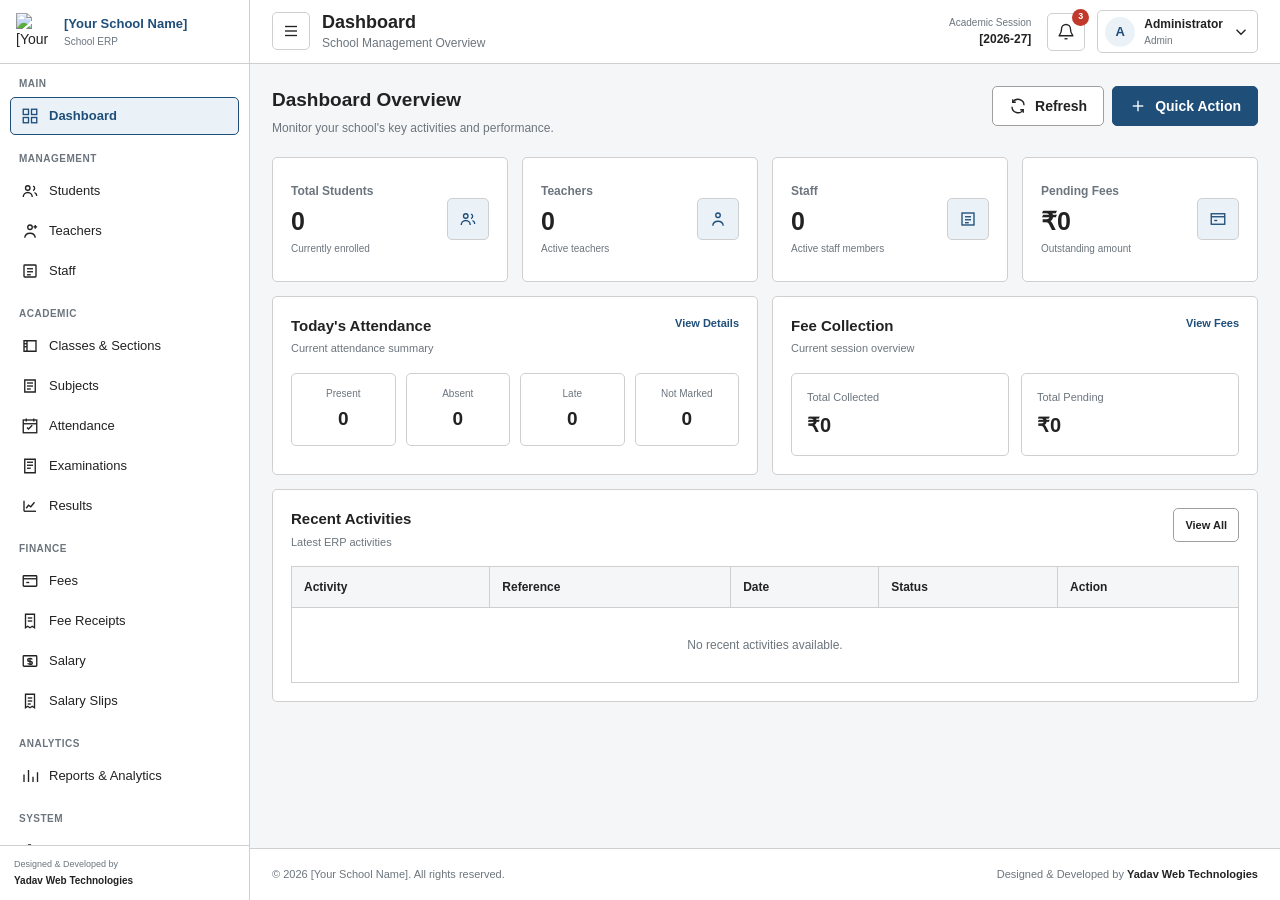
==== commit dfbcbcb5: "Update dashboard.html" ====
--- a/dashboard.html
+++ b/dashboard.html
@@ -25,7 +25,7 @@
     <link rel="stylesheet" href="css/responsive.css">
 </head>
 
-<body class="erp-body">
+<body class="erp-body" data-page="dashboard">
 
     <!-- =========================
          SIDEBAR
--- a/css/common.css
+++ b/css/common.css
@@ -0,0 +1,170 @@
+* {
+    box-sizing: border-box;
+    margin: 0;
+    padding: 0;
+}
+
+html {
+    scroll-behavior: smooth;
+}
+
+body {
+    min-height: 100vh;
+    font-family: var(--font-family);
+    font-size: 14px;
+    line-height: 1.5;
+    color: var(--text-color);
+    background: var(--background-color);
+}
+
+button,
+input,
+select,
+textarea {
+    font: inherit;
+}
+
+button {
+    cursor: pointer;
+}
+
+img {
+    max-width: 100%;
+    display: block;
+}
+
+a {
+    color: inherit;
+    text-decoration: none;
+}
+
+ul,
+ol {
+    list-style: none;
+}
+
+.hidden {
+    display: none !important;
+}
+
+.text-center {
+    text-align: center;
+}
+
+.text-right {
+    text-align: right;
+}
+
+.text-left {
+    text-align: left;
+}
+
+.icon {
+    width: 18px;
+    height: 18px;
+    flex-shrink: 0;
+}
+
+.login-page {
+    min-height: 100vh;
+    display: flex;
+    align-items: center;
+    justify-content: center;
+    padding: 30px 16px;
+    background: var(--background-color);
+}
+
+.login-wrapper {
+    width: 100%;
+    max-width: 430px;
+}
+
+.login-card {
+    width: 100%;
+    padding: 34px;
+    background: var(--surface-color);
+    border: 1px solid var(--border-color);
+    border-radius: var(--radius);
+    box-shadow: var(--shadow-medium);
+}
+
+.login-brand {
+    text-align: center;
+    margin-bottom: 28px;
+}
+
+.login-logo {
+    width: 72px;
+    height: 72px;
+    margin: 0 auto 16px;
+}
+
+.login-logo img {
+    width: 100%;
+    height: 100%;
+    object-fit: contain;
+}
+
+.login-brand h1 {
+    font-size: 23px;
+    font-weight: 700;
+    line-height: 1.3;
+    color: var(--primary-color);
+}
+
+.login-subtitle {
+    margin-top: 5px;
+    color: var(--muted-text);
+    font-size: 13px;
+}
+
+.login-options {
+    display: flex;
+    align-items: center;
+    justify-content: space-between;
+    gap: 15px;
+    margin: 5px 0 20px;
+}
+
+.checkbox-label {
+    display: inline-flex;
+    align-items: center;
+    gap: 7px;
+    cursor: pointer;
+    user-select: none;
+}
+
+.checkbox-label input {
+    width: 15px;
+    height: 15px;
+    accent-color: var(--primary-color);
+}
+
+.text-button {
+    border: 0;
+    background: transparent;
+    color: var(--primary-color);
+    font-size: 13px;
+    padding: 2px;
+}
+
+.text-button:hover {
+    text-decoration: underline;
+}
+
+.login-footer {
+    margin-top: 26px;
+    padding-top: 18px;
+    border-top: 1px solid var(--border-color);
+    text-align: center;
+    color: var(--muted-text);
+    font-size: 12px;
+}
+
+.developer-credit {
+    margin-top: 5px;
+}
+
+.developer-credit strong {
+    color: var(--text-color);
+}
--- a/css/header.css
+++ b/css/header.css
@@ -1,212 +1,190 @@
-/* ============================================================
-   css/header.css — Header styles
-   ============================================================ */
-.header {
-  display: flex;
-  align-items: center;
-  justify-content: space-between;
-  height: var(--header-height);
-  padding: 0 var(--spacing-lg);
-  background: var(--surface-color);
-  border-bottom: 1px solid var(--border-color);
-  position: sticky;
-  top: 0;
-  z-index: 100;
-  gap: var(--spacing-md);
+.top-header {
+    position: sticky;
+    top: 0;
+    z-index: 500;
+
+    min-height: var(--header-height);
+
+    display: flex;
+    align-items: center;
+    justify-content: space-between;
+
+    gap: 20px;
+    padding: 10px 22px;
+
+    background: var(--white);
+    border-bottom: 1px solid var(--border-color);
 }
 
-.header-left {
-  display: flex;
-  align-items: center;
-  gap: var(--spacing-md);
-  flex: 1;
-  min-width: 0;
+.header-left,
+.header-right {
+    display: flex;
+    align-items: center;
+    gap: 12px;
 }
 
-.header-hamburger {
-  display: none;
-  padding: 6px;
-  border-radius: var(--radius);
-  transition: background var(--transition-fast);
-}
-.header-hamburger:hover {
-  background: var(--background-color);
-}
-.header-hamburger svg {
-  width: 24px;
-  height: 24px;
-  stroke: var(--text-color);
+.page-heading h1 {
+    font-size: 18px;
+    line-height: 1.3;
 }
 
-.header-title {
-  display: flex;
-  flex-direction: column;
-  min-width: 0;
-}
-.header-title h1 {
-  font-size: 1.1rem;
-  font-weight: 600;
-  color: var(--text-color);
-  line-height: 1.3;
-  white-space: nowrap;
-  overflow: hidden;
-  text-overflow: ellipsis;
-}
-.header-breadcrumb {
-  font-size: 0.7rem;
-  color: var(--muted-text);
-  white-space: nowrap;
-  overflow: hidden;
-  text-overflow: ellipsis;
+.page-heading p {
+    color: var(--muted-text);
+    font-size: 12px;
 }
 
-.header-right {
-  display: flex;
-  align-items: center;
-  gap: var(--spacing-sm);
-  flex-shrink: 0;
+.icon-button {
+    position: relative;
+
+    width: 38px;
+    height: 38px;
+
+    display: inline-flex;
+    align-items: center;
+    justify-content: center;
+
+    border: 1px solid var(--border-color);
+    border-radius: var(--radius);
+
+    background: var(--white);
+    color: var(--text-color);
 }
 
-.header-notification {
-  position: relative;
-  padding: 6px;
-  border-radius: var(--radius);
-  transition: background var(--transition-fast);
-}
-.header-notification:hover {
-  background: var(--background-color);
-}
-.header-notification svg {
-  width: 22px;
-  height: 22px;
-  stroke: var(--text-color);
-}
-.notification-badge {
-  position: absolute;
-  top: -2px;
-  right: -2px;
-  display: flex;
-  align-items: center;
-  justify-content: center;
-  width: 18px;
-  height: 18px;
-  font-size: 0.6rem;
-  font-weight: 700;
-  color: #fff;
-  background: var(--danger-color);
-  border-radius: 50%;
-  border: 2px solid var(--surface-color);
+.icon-button:hover {
+    background: var(--primary-light);
+    color: var(--primary-color);
+    border-color: var(--primary-color);
 }
 
-.header-profile {
-  position: relative;
-}
-.profile-avatar {
-  width: 36px;
-  height: 36px;
-  border-radius: 50%;
-  object-fit: cover;
-  border: 2px solid var(--border-color);
-  background: var(--background-color);
-}
-.profile-dropdown {
-  position: relative;
-  display: inline-block;
-}
-.profile-toggle {
-  display: flex;
-  align-items: center;
-  gap: 6px;
-  padding: 4px 8px 4px 4px;
-  border-radius: var(--radius);
-  transition: background var(--transition-fast);
-}
-.profile-toggle:hover {
-  background: var(--background-color);
-}
-.profile-name {
-  font-weight: 500;
-  font-size: 0.85rem;
-  color: var(--text-color);
-}
-.profile-chevron {
-  width: 16px;
-  height: 16px;
-  stroke: var(--muted-text);
-  transition: transform var(--transition-fast);
-}
-.profile-dropdown.open .profile-chevron {
-  transform: rotate(180deg);
+.header-session {
+    display: flex;
+    flex-direction: column;
+    text-align: right;
+    margin-right: 4px;
 }
 
-.dropdown-menu {
-  display: none;
-  position: absolute;
-  right: 0;
-  top: calc(100% + 6px);
-  min-width: 180px;
-  background: var(--surface-color);
-  border: 1px solid var(--border-color);
-  border-radius: var(--radius);
-  box-shadow: var(--shadow-lg);
-  padding: var(--spacing-xs) 0;
-  z-index: 200;
-}
-.profile-dropdown.open .dropdown-menu {
-  display: block;
-}
-.dropdown-item {
-  display: flex;
-  align-items: center;
-  gap: var(--spacing-sm);
-  padding: 8px 16px;
-  font-size: 0.85rem;
-  color: var(--text-color);
-  transition: background var(--transition-fast);
-  width: 100%;
-  text-align: left;
-  background: none;
-  border: none;
-}
-.dropdown-item:hover {
-  background: var(--background-color);
-  text-decoration: none;
-}
-.dropdown-item svg {
-  width: 18px;
-  height: 18px;
-  stroke: var(--muted-text);
-}
-.dropdown-divider {
-  border: none;
-  border-top: 1px solid var(--border-color);
-  margin: 4px 0;
+.header-session span {
+    font-size: 10px;
+    color: var(--muted-text);
 }
 
-/* ===== Responsive ===== */
-@media (max-width: 768px) {
-  .header {
-    padding: 0 var(--spacing-md);
-  }
-  .header-hamburger {
-    display: block;
-  }
-  .header-title h1 {
-    font-size: 0.95rem;
-  }
-  .header-breadcrumb {
-    font-size: 0.65rem;
-  }
-  .profile-name {
-    display: none;
-  }
+.header-session strong {
+    font-size: 12px;
 }
-@media (max-width: 480px) {
-  .header-title h1 {
-    font-size: 0.85rem;
-  }
-  .header-notification svg {
-    width: 20px;
-    height: 20px;
-  }
+
+.notification-count {
+    position: absolute;
+    top: -5px;
+    right: -5px;
+
+    min-width: 17px;
+    height: 17px;
+
+    display: flex;
+    align-items: center;
+    justify-content: center;
+
+    padding: 0 4px;
+
+    border-radius: 10px;
+
+    background: var(--danger-color);
+    color: var(--white);
+
+    font-size: 9px;
+    font-weight: 700;
 }
+
+.profile-button {
+    display: flex;
+    align-items: center;
+    gap: 9px;
+
+    min-height: 40px;
+    padding: 4px 7px;
+
+    border: 1px solid var(--border-color);
+    border-radius: var(--radius);
+
+    background: var(--white);
+    color: var(--text-color);
+}
+
+.profile-button:hover {
+    border-color: var(--primary-color);
+    background: var(--primary-light);
+}
+
+.profile-avatar {
+    width: 30px;
+    height: 30px;
+
+    display: flex;
+    align-items: center;
+    justify-content: center;
+
+    border-radius: 50%;
+
+    background: var(--primary-light);
+    color: var(--primary-color);
+
+    font-size: 13px;
+    font-weight: 700;
+}
+
+.profile-info {
+    display: flex;
+    flex-direction: column;
+    align-items: flex-start;
+}
+
+.profile-info strong {
+    font-size: 12px;
+}
+
+.profile-info small {
+    color: var(--muted-text);
+    font-size: 10px;
+}
+
+.profile-dropdown {
+    position: absolute;
+    top: calc(100% + 7px);
+    right: 22px;
+
+    width: 190px;
+
+    padding: 5px;
+
+    background: var(--white);
+    border: 1px solid var(--border-color);
+    border-radius: var(--radius);
+
+    box-shadow: var(--shadow-medium);
+}
+
+.profile-dropdown a,
+.profile-dropdown button {
+    width: 100%;
+
+    display: flex;
+    align-items: center;
+    gap: 9px;
+
+    padding: 9px;
+
+    border: 0;
+    border-radius: var(--radius);
+
+    background: transparent;
+    color: var(--text-color);
+
+    text-align: left;
+    font-size: 13px;
+}
+
+.profile-dropdown a:hover,
+.profile-dropdown button:hover {
+    background: var(--primary-light);
+    color: var(--primary-color);
+}
--- a/css/sidebar.css
+++ b/css/sidebar.css
@@ -1,145 +1,155 @@
-/* ============================================================
-   css/sidebar.css — Sidebar styles
-   ============================================================ */
 .sidebar {
-  position: fixed;
-  top: 0;
-  left: 0;
-  bottom: 0;
-  width: var(--sidebar-width);
-  background: var(--surface-color);
-  border-right: 1px solid var(--border-color);
-  display: flex;
-  flex-direction: column;
-  z-index: 300;
-  transition: transform var(--transition-normal);
-  overflow-y: auto;
-  overflow-x: hidden;
+    position: fixed;
+    inset: 0 auto 0 0;
+
+    z-index: 700;
+
+    width: var(--sidebar-width);
+
+    display: flex;
+    flex-direction: column;
+
+    background: var(--white);
+    border-right: 1px solid var(--border-color);
+
+    transition: transform var(--transition);
 }
 
 .sidebar-brand {
-  display: flex;
-  align-items: center;
-  gap: var(--spacing-sm);
-  padding: var(--spacing-md) var(--spacing-lg);
-  height: var(--header-height);
-  border-bottom: 1px solid var(--border-color);
-  flex-shrink: 0;
-}
-.sidebar-logo {
-  width: 32px;
-  height: 32px;
-  stroke: var(--primary-color);
-  flex-shrink: 0;
-}
-.sidebar-brand-text {
-  font-size: 1.1rem;
-  font-weight: 700;
-  color: var(--text-color);
-  white-space: nowrap;
+    min-height: var(--header-height);
+
+    display: flex;
+    align-items: center;
+
+    padding: 10px 16px;
+
+    border-bottom: 1px solid var(--border-color);
 }
 
-.sidebar-nav {
-  flex: 1;
-  padding: var(--spacing-sm) 0;
-  overflow-y: auto;
-}
-.sidebar-menu {
-  display: flex;
-  flex-direction: column;
-  gap: 2px;
-}
-.sidebar-divider {
-  padding: var(--spacing-sm) var(--spacing-lg);
-  font-size: 0.65rem;
-  text-transform: uppercase;
-  letter-spacing: 0.06em;
-  color: var(--muted-text);
-  font-weight: 600;
-  margin-top: var(--spacing-sm);
-}
-.sidebar-divider:first-of-type {
-  margin-top: 0;
+.brand-link {
+    width: 100%;
+
+    display: flex;
+    align-items: center;
+    gap: 10px;
 }
 
-.sidebar-item {
-  display: flex;
+.brand-logo {
+    width: 38px;
+    height: 38px;
+    flex-shrink: 0;
 }
-.sidebar-link {
-  display: flex;
-  align-items: center;
-  gap: var(--spacing-sm);
-  padding: 8px var(--spacing-lg);
-  width: 100%;
-  font-size: 0.9rem;
-  font-weight: 500;
-  color: var(--muted-text);
-  transition: all var(--transition-fast);
-  border-radius: 0;
-  border-left: 3px solid transparent;
+
+.brand-logo img {
+    width: 100%;
+    height: 100%;
+    object-fit: contain;
 }
-.sidebar-link:hover {
-  background: var(--background-color);
-  color: var(--text-color);
-  text-decoration: none;
+
+.brand-text {
+    min-width: 0;
+
+    display: flex;
+    flex-direction: column;
 }
-.sidebar-item.active .sidebar-link {
-  color: var(--primary-color);
-  background: rgba(37, 99, 235, 0.06);
-  border-left-color: var(--primary-color);
+
+.brand-text strong {
+    overflow: hidden;
+    text-overflow: ellipsis;
+    white-space: nowrap;
+
+    color: var(--primary-color);
+    font-size: 13px;
 }
-.sidebar-icon {
-  width: 20px;
-  height: 20px;
-  flex-shrink: 0;
-  stroke: currentColor;
+
+.brand-text span {
+    color: var(--muted-text);
+    font-size: 10px;
 }
-.sidebar-link span {
-  white-space: nowrap;
-  overflow: hidden;
-  text-overflow: ellipsis;
+
+.sidebar-navigation {
+    flex: 1;
+
+    overflow-y: auto;
+    overflow-x: hidden;
+
+    padding: 12px 10px;
+}
+
+.nav-section {
+    margin-bottom: 16px;
+}
+
+.nav-section-title {
+    padding: 0 9px 6px;
+
+    color: var(--muted-text);
+
+    font-size: 10px;
+    font-weight: 700;
+    text-transform: uppercase;
+    letter-spacing: 0.5px;
+}
+
+.nav-item {
+    min-height: 38px;
+
+    display: flex;
+    align-items: center;
+    gap: 10px;
+
+    margin-bottom: 2px;
+    padding: 8px 10px;
+
+    border: 1px solid transparent;
+    border-radius: var(--radius);
+
+    color: var(--text-color);
+
+    font-size: 13px;
+
+    transition:
+        background-color var(--transition),
+        color var(--transition),
+        border-color var(--transition);
+}
+
+.nav-item:hover {
+    background: var(--primary-light);
+    color: var(--primary-color);
+}
+
+.nav-item.active {
+    background: var(--primary-light);
+    border-color: var(--primary-color);
+    color: var(--primary-color);
+    font-weight: 600;
 }
 
 .sidebar-footer {
-  padding: var(--spacing-sm) var(--spacing-lg);
-  border-top: 1px solid var(--border-color);
-  font-size: 0.7rem;
-  color: var(--muted-text);
-  text-align: center;
-  flex-shrink: 0;
+    padding: 12px 14px;
+
+    border-top: 1px solid var(--border-color);
 }
 
-.sidebar-overlay {
-  display: none;
-  position: fixed;
-  inset: 0;
-  background: rgba(0, 0, 0, 0.3);
-  z-index: 250;
-  opacity: 0;
-  transition: opacity var(--transition-normal);
-}
-.sidebar-overlay.active {
-  display: block;
-  opacity: 1;
+.sidebar-developer {
+    display: flex;
+    flex-direction: column;
+    gap: 2px;
+
+    font-size: 9px;
+    color: var(--muted-text);
 }
 
-/* ===== Responsive ===== */
-@media (max-width: 1024px) {
-  .sidebar {
-    transform: translateX(-100%);
-  }
-  .sidebar.open {
-    transform: translateX(0);
-  }
-  .sidebar-overlay.active {
-    display: block;
-  }
-  .main-wrapper {
-    margin-left: 0 !important;
-  }
+.sidebar-developer strong {
+    color: var(--text-color);
+    font-size: 10px;
 }
-@media (min-width: 1025px) {
-  .sidebar-overlay {
-    display: none !important;
-  }
+
+.main-wrapper {
+    min-height: 100vh;
+    margin-left: var(--sidebar-width);
+
+    display: flex;
+    flex-direction: column;
 }
--- a/css/footer.css
+++ b/css/footer.css
@@ -1,25 +1,20 @@
-/* ============================================================
-   css/footer.css — Footer styles
-   ============================================================ */
-.footer {
-  display: flex;
-  justify-content: space-between;
-  align-items: center;
-  padding: 0 var(--spacing-lg);
-  height: var(--footer-height);
-  border-top: 1px solid var(--border-color);
-  background: var(--surface-color);
-  font-size: 0.75rem;
-  color: var(--muted-text);
-  flex-shrink: 0;
-  margin-top: auto;
+.main-footer {
+    min-height: 52px;
+
+    display: flex;
+    align-items: center;
+    justify-content: space-between;
+
+    gap: 15px;
+    padding: 12px 22px;
+
+    background: var(--white);
+    border-top: 1px solid var(--border-color);
+
+    color: var(--muted-text);
+    font-size: 11px;
 }
 
-@media (max-width: 768px) {
-  .footer {
-    padding: 0 var(--spacing-md);
-    font-size: 0.65rem;
-    flex-wrap: wrap;
-    gap: var(--spacing-xs);
-  }
+.main-footer strong {
+    color: var(--text-color);
 }
--- a/css/buttons.css
+++ b/css/buttons.css
@@ -0,0 +1,94 @@
+.btn {
+    min-height: 40px;
+    display: inline-flex;
+    align-items: center;
+    justify-content: center;
+    gap: 8px;
+    padding: 8px 16px;
+
+    border: 1px solid transparent;
+    border-radius: var(--radius);
+
+    font-size: 14px;
+    font-weight: 600;
+
+    transition:
+        background-color var(--transition),
+        border-color var(--transition),
+        color var(--transition),
+        box-shadow var(--transition);
+}
+
+.btn:disabled {
+    opacity: 0.6;
+    cursor: not-allowed;
+}
+
+.btn-primary {
+    color: var(--white);
+    background: var(--primary-color);
+    border-color: var(--primary-color);
+}
+
+.btn-primary:hover:not(:disabled) {
+    background: var(--primary-dark);
+    border-color: var(--primary-dark);
+}
+
+.btn-secondary {
+    color: var(--text-color);
+    background: var(--white);
+    border-color: var(--border-dark);
+}
+
+.btn-secondary:hover:not(:disabled) {
+    background: #f1f1f1;
+}
+
+.btn-full {
+    width: 100%;
+}
+
+.password-toggle {
+    position: absolute;
+    top: 50%;
+    right: 8px;
+
+    display: flex;
+    align-items: center;
+    justify-content: center;
+
+    width: 34px;
+    height: 34px;
+
+    transform: translateY(-50%);
+
+    border: 0;
+    border-radius: var(--radius);
+    background: transparent;
+
+    color: var(--muted-text);
+}
+
+.password-toggle:hover {
+    color: var(--primary-color);
+    background: var(--primary-light);
+}
+
+.modal-close {
+    display: flex;
+    align-items: center;
+    justify-content: center;
+
+    width: 34px;
+    height: 34px;
+
+    border: 1px solid var(--border-color);
+    border-radius: var(--radius);
+    background: var(--white);
+    color: var(--text-color);
+}
+
+.modal-close:hover {
+    background: #f1f1f1;
+}
--- a/css/cards.css
+++ b/css/cards.css
@@ -0,0 +1,147 @@
+.dashboard-card,
+.stat-card {
+    background: var(--white);
+    border: 1px solid var(--border-color);
+    border-radius: var(--radius);
+}
+
+.stat-card {
+    min-height: 125px;
+
+    display: flex;
+    align-items: center;
+    justify-content: space-between;
+
+    gap: 15px;
+    padding: 18px;
+}
+
+.stat-card-content {
+    min-width: 0;
+}
+
+.stat-label {
+    display: block;
+    color: var(--muted-text);
+    font-size: 12px;
+    font-weight: 600;
+}
+
+.stat-value {
+    display: block;
+    margin-top: 6px;
+
+    font-size: 25px;
+    line-height: 1.2;
+}
+
+.stat-meta {
+    display: block;
+    margin-top: 5px;
+
+    color: var(--muted-text);
+    font-size: 10px;
+}
+
+.stat-icon {
+    width: 42px;
+    height: 42px;
+
+    display: flex;
+    align-items: center;
+    justify-content: center;
+
+    flex-shrink: 0;
+
+    border: 1px solid var(--border-color);
+    border-radius: var(--radius);
+
+    background: var(--primary-light);
+    color: var(--primary-color);
+}
+
+.dashboard-card {
+    padding: 18px;
+}
+
+.card-header {
+    display: flex;
+    align-items: flex-start;
+    justify-content: space-between;
+
+    gap: 15px;
+    margin-bottom: 16px;
+}
+
+.card-header h3 {
+    font-size: 15px;
+}
+
+.card-header p {
+    margin-top: 3px;
+
+    color: var(--muted-text);
+    font-size: 11px;
+}
+
+.card-link {
+    color: var(--primary-color);
+    font-size: 11px;
+    font-weight: 600;
+}
+
+.card-link:hover {
+    text-decoration: underline;
+}
+
+.attendance-summary {
+    display: grid;
+    grid-template-columns: repeat(4, 1fr);
+    gap: 10px;
+}
+
+.attendance-item {
+    padding: 12px;
+
+    border: 1px solid var(--border-color);
+    border-radius: var(--radius);
+
+    text-align: center;
+}
+
+.attendance-item span {
+    display: block;
+    color: var(--muted-text);
+    font-size: 10px;
+}
+
+.attendance-item strong {
+    display: block;
+    margin-top: 4px;
+    font-size: 19px;
+}
+
+.finance-summary {
+    display: grid;
+    grid-template-columns: repeat(2, 1fr);
+    gap: 12px;
+}
+
+.finance-summary div {
+    padding: 15px;
+
+    border: 1px solid var(--border-color);
+    border-radius: var(--radius);
+}
+
+.finance-summary span {
+    display: block;
+    color: var(--muted-text);
+    font-size: 11px;
+}
+
+.finance-summary strong {
+    display: block;
+    margin-top: 5px;
+    font-size: 20px;
+}
--- a/css/tables.css
+++ b/css/tables.css
@@ -0,0 +1,40 @@
+.table-wrapper {
+    width: 100%;
+    overflow-x: auto;
+}
+
+.data-table {
+    width: 100%;
+    min-width: 650px;
+
+    border-collapse: collapse;
+
+    font-size: 12px;
+}
+
+.data-table th,
+.data-table td {
+    padding: 11px 12px;
+
+    border: 1px solid var(--border-color);
+
+    text-align: left;
+    vertical-align: middle;
+
+    white-space: nowrap;
+}
+
+.data-table th {
+    background: #f5f6f8;
+    font-weight: 700;
+}
+
+.data-table td {
+    background: var(--white);
+}
+
+.empty-row td {
+    padding: 28px 15px;
+    text-align: center;
+    color: var(--muted-text);
+}
--- a/css/dashboard.css
+++ b/css/dashboard.css
@@ -0,0 +1,102 @@
+.page-content {
+    flex: 1;
+    padding: 22px;
+}
+
+.content-container {
+    width: 100%;
+    max-width: 1600px;
+    margin: 0 auto;
+}
+
+.page-toolbar {
+    display: flex;
+    align-items: flex-start;
+    justify-content: space-between;
+
+    gap: 20px;
+    margin-bottom: 20px;
+}
+
+.page-toolbar h2 {
+    font-size: 19px;
+}
+
+.page-toolbar p {
+    margin-top: 4px;
+    color: var(--muted-text);
+    font-size: 12px;
+}
+
+.toolbar-actions {
+    display: flex;
+    gap: 8px;
+}
+
+.btn-small {
+    min-height: 34px;
+    padding: 6px 11px;
+    font-size: 11px;
+}
+
+.dashboard-stats {
+    display: grid;
+    grid-template-columns: repeat(4, 1fr);
+    gap: 14px;
+    margin-bottom: 14px;
+}
+
+.dashboard-grid {
+    display: grid;
+    grid-template-columns: 1fr 1fr;
+    gap: 14px;
+    margin-bottom: 14px;
+}
+
+.recent-activity-card {
+    margin-bottom: 14px;
+}
+
+.quick-action-modal {
+    max-width: 650px;
+}
+
+.quick-action-grid {
+    display: grid;
+    grid-template-columns: repeat(2, 1fr);
+    gap: 10px;
+
+    padding: 20px;
+}
+
+.quick-action-item {
+    display: flex;
+    flex-direction: column;
+    gap: 4px;
+
+    padding: 14px;
+
+    border: 1px solid var(--border-color);
+    border-radius: var(--radius);
+
+    background: var(--white);
+
+    transition:
+        border-color var(--transition),
+        background-color var(--transition);
+}
+
+.quick-action-item:hover {
+    border-color: var(--primary-color);
+    background: var(--primary-light);
+}
+
+.quick-action-item strong {
+    color: var(--primary-color);
+    font-size: 13px;
+}
+
+.quick-action-item span {
+    color: var(--muted-text);
+    font-size: 10px;
+}
--- a/css/responsive.css
+++ b/css/responsive.css
@@ -1,226 +1,124 @@
-/* ============================================================
-   css/responsive.css — Additional responsive adjustments
-   ============================================================ */
+@media (max-width: 520px) {
 
-/* ----- Sidebar overlay fix ----- */
-@media (max-width: 1024px) {
-  .sidebar.open {
-    transform: translateX(0);
-  }
-  .sidebar-overlay.active {
-    display: block !important;
-  }
+    .login-page {
+        padding: 15px;
+    }
+
+    .login-card {
+        padding: 24px 18px;
+    }
+
+    .login-brand h1 {
+        font-size: 20px;
+    }
+
+    .login-options {
+        align-items: flex-start;
+        flex-direction: column;
+        gap: 10px;
+    }
+
+    .modal-overlay {
+        padding: 12px;
+    }
+
+    .modal-header,
+    .modal-body {
+        padding: 16px;
+    }
+
+    .modal-actions {
+        flex-direction: column-reverse;
+    }
+
+    .modal-actions .btn {
+        width: 100%;
+    }
+}
+/*-----ADDITION-----*/
+@media (max-width: 1100px) {
+
+    .dashboard-stats {
+        grid-template-columns: repeat(2, 1fr);
+    }
+
+    .header-session {
+        display: none;
+    }
+
 }
 
-/* ----- Small screens: stack everything ----- */
-@media (max-width: 600px) {
-  .summary-cards {
-    grid-template-columns: 1fr 1fr;
-    gap: var(--spacing-sm);
-  }
-  .summary-card {
-    padding: var(--spacing-sm);
-    flex-direction: column;
-    text-align: center;
-  }
-  .summary-icon {
-    width: 36px;
-    height: 36px;
-  }
-  .summary-icon svg {
-    width: 18px;
-    height: 18px;
-  }
-  .summary-value {
-    font-size: 1rem;
-  }
-  .quick-actions {
-    grid-template-columns: 1fr 1fr;
-  }
-  .dashboard-two-col {
-    gap: var(--spacing-md);
-  }
-  .dash-col-left,
-  .dash-col-right {
-    gap: var(--spacing-md);
-  }
-  .card-header {
-    padding: var(--spacing-sm) var(--spacing-md);
-  }
-  .card-body {
-    padding: var(--spacing-sm) var(--spacing-md);
-  }
-  .attendance-stat {
-    grid-template-columns: 50px 28px 1fr;
-    font-size: 0.75rem;
-  }
-  .fee-summary-grid {
-    grid-template-columns: 1fr;
-  }
-  .salary-summary-grid {
-    grid-template-columns: 1fr;
-  }
-  .pagination-bar {
-    flex-direction: column;
-    align-items: stretch;
-    gap: var(--spacing-sm);
-  }
-  .pagination {
-    justify-content: center;
-  }
-  .page-btn {
-    min-width: 30px;
-    height: 30px;
-    font-size: 0.75rem;
-  }
-  .filter-item {
-    flex: 1 1 auto;
-  }
-  .filter-input,
-  .filter-select {
-    padding: 6px 10px 6px 32px;
-    font-size: 0.8rem;
-  }
-  .filter-icon {
-    left: 8px;
-    width: 15px;
-    height: 15px;
-  }
+@media (max-width: 800px) {
+
+    .sidebar {
+        transform: translateX(-100%);
+    }
+
+    .sidebar.sidebar-open {
+        transform: translateX(0);
+    }
+
+    .main-wrapper {
+        margin-left: 0;
+    }
+
+    .dashboard-grid {
+        grid-template-columns: 1fr;
+    }
+
+    .page-toolbar {
+        flex-direction: column;
+    }
+
+    .toolbar-actions {
+        width: 100%;
+    }
+
+    .toolbar-actions .btn {
+        flex: 1;
+    }
+
 }
 
-/* ----- Tiny screens (320px) ----- */
-@media (max-width: 380px) {
-  .summary-cards {
-    grid-template-columns: 1fr 1fr;
-    gap: var(--spacing-xs);
-  }
-  .summary-card {
-    padding: var(--spacing-xs);
-  }
-  .summary-value {
-    font-size: 0.9rem;
-  }
-  .summary-label {
-    font-size: 0.6rem;
-  }
-  .quick-actions {
-    grid-template-columns: 1fr;
-  }
-  .btn {
-    padding: 6px 12px;
-    font-size: 0.75rem;
-  }
-  .btn svg {
-    width: 14px;
-    height: 14px;
-  }
-  .header-title h1 {
-    font-size: 0.8rem;
-  }
-  .header-breadcrumb {
-    font-size: 0.55rem;
-  }
-  .profile-headline h1 {
-    font-size: 1.1rem;
-  }
-  .id-card {
-    font-size: 0.75rem;
-  }
-  .cert-border {
-    padding: 12px;
-  }
-  .cert-school {
-    font-size: 1rem;
-  }
-  .cert-title {
-    font-size: 0.9rem;
-  }
-  .cert-name {
-    font-size: 1.1rem;
-  }
-  .report-summary-stats {
-    grid-template-columns: 1fr 1fr;
-  }
-  .stat-number {
-    font-size: 1rem;
-  }
+@media (max-width: 600px) {
+
+    .top-header {
+        padding: 9px 12px;
+    }
+
+    .page-heading p {
+        display: none;
+    }
+
+    .profile-info {
+        display: none;
+    }
+
+    .page-content {
+        padding: 14px;
+    }
+
+    .dashboard-stats {
+        grid-template-columns: 1fr;
+    }
+
+    .attendance-summary {
+        grid-template-columns: repeat(2, 1fr);
+    }
+
+    .finance-summary {
+        grid-template-columns: 1fr;
+    }
+
+    .quick-action-grid {
+        grid-template-columns: 1fr;
+        padding: 15px;
+    }
+
+    .main-footer {
+        flex-direction: column;
+        align-items: flex-start;
+        padding: 12px 14px;
+    }
+
 }
-
-/* ----- Tablet landscape ----- */
-@media (min-width: 768px) and (max-width: 1024px) {
-  .summary-cards {
-    grid-template-columns: repeat(4, 1fr);
-  }
-  .dashboard-two-col {
-    grid-template-columns: 1fr 1fr;
-  }
-}
-
-/* ----- Large screens ----- */
-@media (min-width: 1440px) {
-  .page-content {
-    padding: var(--spacing-xl);
-    max-width: 1400px;
-    margin: 0 auto;
-  }
-  .summary-cards {
-    grid-template-columns: repeat(4, 1fr);
-  }
-  .dashboard-two-col {
-    grid-template-columns: 1.2fr 0.8fr;
-  }
-}
-
-/* ----- Print styles (for reports/ID cards/certificates) ----- */
-@media print {
-  .header,
-  .sidebar,
-  .footer,
-  .filter-bar,
-  .page-toolbar,
-  .card-actions,
-  .report-actions,
-  .cert-actions,
-  .id-actions,
-  .profile-actions,
-  .settings-tabs,
-  #saveSettingsBtn,
-  #resetSettingsBtn,
-  .save-feedback {
-    display: none !important;
-  }
-  .main-wrapper {
-    margin-left: 0 !important;
-    padding: 0 !important;
-  }
-  .page-content {
-    padding: 20px !important;
-  }
-  .card {
-    border: none !important;
-    box-shadow: none !important;
-  }
-  .card-body {
-    padding: 10px 0 !important;
-  }
-  .table-wrapper {
-    overflow: visible !important;
-  }
-  .table {
-    font-size: 10px !important;
-    min-width: auto !important;
-  }
-  .table th,
-  .table td {
-    padding: 4px 6px !important;
-  }
-  .certificate,
-  .id-card,
-  .report-preview {
-    border: 1px solid #ccc !important;
-    box-shadow: none !important;
-  }
-  .report-preview {
-    page-break-inside: avoid;
-  }
-}
